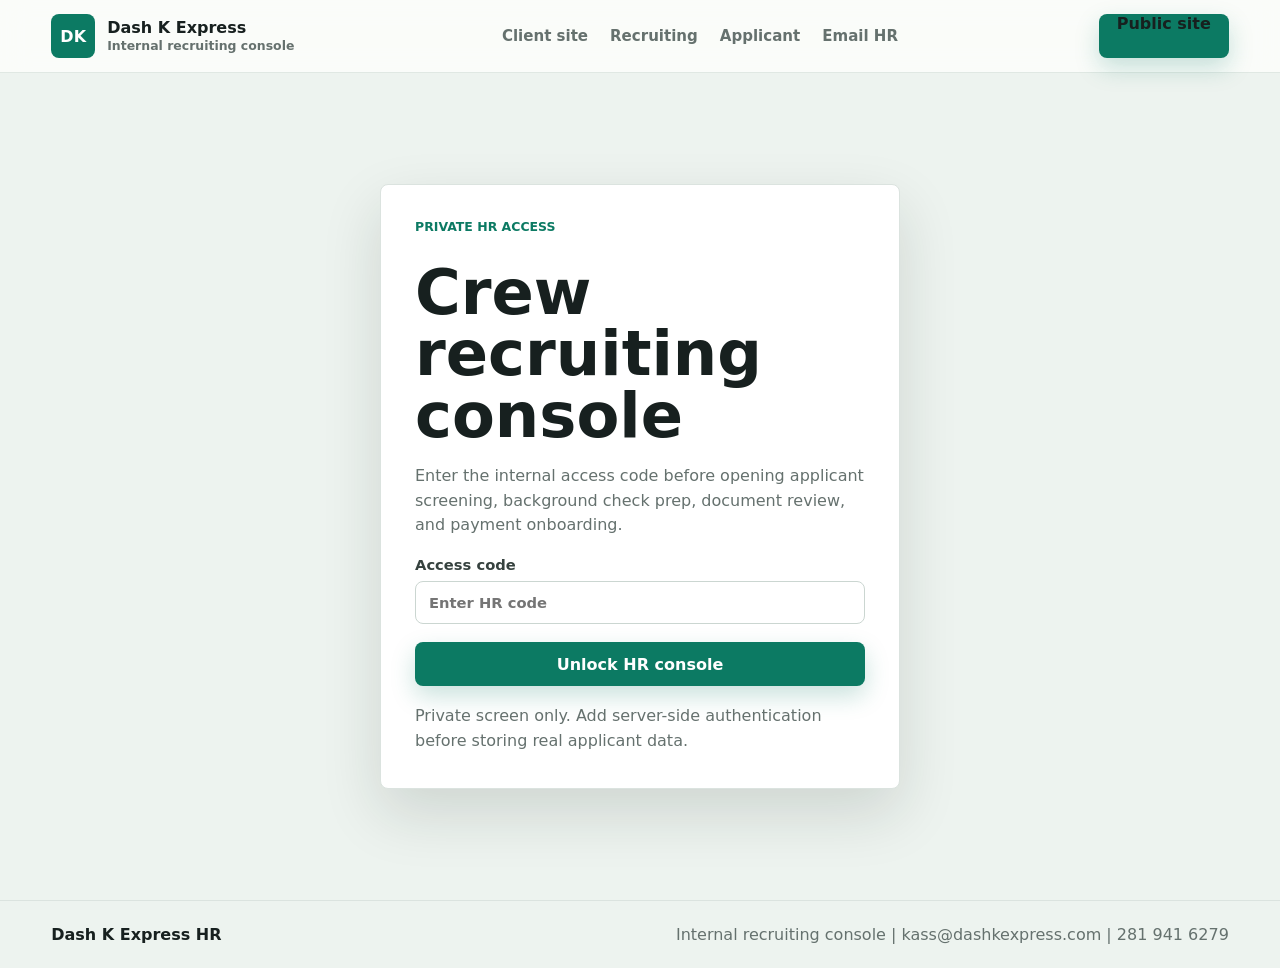
==== hr.html @ bf71422d "Add private HR recruiting console" ====
<!doctype html>
<html lang="en">
  <head>
    <meta charset="utf-8">
    <meta name="viewport" content="width=device-width, initial-scale=1">
    <title>Dash K Express | HR Recruiting</title>
    <meta name="description" content="Dash K Express internal HR recruiting and crew onboarding app.">
    <meta name="robots" content="noindex, nofollow">
    <meta name="theme-color" content="#0c7a63">
    <link rel="manifest" href="manifest.webmanifest">
    <link rel="icon" href="icons/icon.svg" type="image/svg+xml">
    <link rel="stylesheet" href="styles.css">
  </head>
  <body class="internal-page">
    <header class="topbar">
      <a class="brand" href="index.html#booking" aria-label="Dash K Express home">
        <span class="brand-mark">DK</span>
        <span>
          <strong>Dash K Express</strong>
          <small>Internal recruiting console</small>
        </span>
      </a>
      <nav aria-label="Internal">
        <a href="index.html#booking">Client site</a>
        <a href="#recruiting">Recruiting</a>
        <a href="#crew-application-form">Applicant</a>
        <a href="mailto:kass@dashkexpress.com">Email HR</a>
      </nav>
      <a class="call-button" href="https://www.dashkexpress.com/">Public site</a>
    </header>

    <main>
      <section class="hr-login" id="hr-login" aria-labelledby="hr-login-title">
        <form class="hr-login-card" id="hr-login-form">
          <p class="eyebrow">Private HR access</p>
          <h1 id="hr-login-title">Crew recruiting console</h1>
          <p>Enter the internal access code before opening applicant screening, background check prep, document review, and payment onboarding.</p>
          <label>
            Access code
            <input name="accessCode" type="password" inputmode="text" autocomplete="current-password" placeholder="Enter HR code">
          </label>
          <button class="primary-action wide" type="submit">Unlock HR console</button>
          <p class="fine-print" id="hr-login-message" aria-live="polite">Private screen only. Add server-side authentication before storing real applicant data.</p>
        </form>
      </section>

      <section class="recruiting standalone is-locked" id="recruiting" hidden>
        <div class="section-heading">
          <div>
            <p class="eyebrow">HR agent</p>
            <h1>Recruit drivers and moving crews.</h1>
            <p class="hero-text">A private operations workspace for screening applicants, preparing background checks, collecting documents, setting up payouts, and activating approved crews for dispatch.</p>
          </div>
          <button class="primary-action compact" type="button" data-hr-run>Run HR agent</button>
        </div>

        <div class="hr-layout">
          <form class="hr-panel" id="crew-application-form">
            <div class="panel-heading">
              <div>
                <p class="eyebrow">Crew application</p>
                <h3>Applicant intake</h3>
              </div>
              <span class="status-pill" id="hr-status">Ready to screen</span>
            </div>

            <div class="field-row">
              <label>
                Full name
                <input name="applicantName" type="text" value="Jordan Hayes" autocomplete="name">
              </label>
              <label>
                Phone
                <input name="applicantPhone" type="tel" value="281 555 0198" autocomplete="tel">
              </label>
            </div>

            <div class="field-row">
              <label>
                Role
                <select name="role">
                  <option>Driver + mover</option>
                  <option>Moving crew</option>
                  <option>Furniture assembly tech</option>
                  <option>Removal specialist</option>
                </select>
              </label>
              <label>
                Market
                <select name="market">
                  <option>Texas</option>
                  <option>New York</option>
                  <option>Texas and New York</option>
                </select>
              </label>
            </div>

            <div class="option-grid">
              <label><input name="license" type="checkbox" checked>Valid driver license</label>
              <label><input name="vehicleAccess" type="checkbox" checked>Truck or van access</label>
              <label><input name="lifting" type="checkbox" checked>Heavy-lift capable</label>
              <label><input name="assemblySkills" type="checkbox">Assembly experience</label>
              <label><input name="insurance" type="checkbox">Commercial insurance</label>
              <label><input name="weekends" type="checkbox" checked>Weekend availability</label>
            </div>

            <label>
              Screening notes
              <textarea name="screeningNotes" rows="3">Two years moving experience, clean customer service record, available same-day dispatch.</textarea>
            </label>

            <button class="primary-action wide" type="button" data-hr-email>Send application by email</button>
            <p class="fine-print">This opens your email app with the applicant summary. Do not include sensitive documents by email.</p>
          </form>

          <div class="hr-panel">
            <div class="panel-heading">
              <div>
                <p class="eyebrow">Onboarding pipeline</p>
                <h3>Compliance and pay setup</h3>
              </div>
            </div>

            <ol class="hr-steps" id="hr-steps">
              <li data-hr-step="application"><span></span><strong>Application</strong><p>Collect role, location, vehicle, and availability.</p></li>
              <li data-hr-step="screen"><span></span><strong>Screening</strong><p>Review experience, equipment, and service fit.</p></li>
              <li data-hr-step="background"><span></span><strong>Background check</strong><p>Send consent-based check through an approved provider.</p></li>
              <li data-hr-step="documents"><span></span><strong>Documents</strong><p>Collect license, insurance, tax, and work authorization documents.</p></li>
              <li data-hr-step="payment"><span></span><strong>Payment setup</strong><p>Connect bank payout, ACH, or contractor payment profile.</p></li>
              <li data-hr-step="active"><span></span><strong>Ready for dispatch</strong><p>Activate the crew member for job matching.</p></li>
            </ol>

            <div class="hr-actions">
              <button class="ghost-action compact" type="button" data-hr-reset>Reset</button>
              <a class="ghost-action compact" href="mailto:kass@dashkexpress.com?subject=Dash%20K%20Express%20crew%20application">Email HR</a>
            </div>
          </div>

          <aside class="hr-summary" aria-live="polite">
            <p class="eyebrow">Next task</p>
            <strong id="hr-next-task">Review application</strong>
            <p id="hr-detail">The HR agent is ready to qualify a driver or crew applicant.</p>
            <dl class="price-breakdown">
              <div><dt>Applicant</dt><dd id="hr-applicant">Jordan Hayes</dd></div>
              <div><dt>Role</dt><dd id="hr-role">Driver + mover</dd></div>
              <div><dt>Market</dt><dd id="hr-market">Texas</dd></div>
            </dl>
            <p class="fine-print">Background checks, tax forms, and payouts require applicant consent and secure third-party integrations before real use.</p>
          </aside>
        </div>

        <section class="payment-onboarding" id="payment-onboarding">
          <div class="section-heading">
            <div>
              <p class="eyebrow">Payment onboarding</p>
              <h2>Set up driver and crew payouts safely</h2>
            </div>
          </div>
          <div class="service-grid">
            <article>
              <span>1</span>
              <h3>Verify applicant approval</h3>
              <p>Approve the applicant only after screening, consent-based background check, document review, and market readiness are complete.</p>
            </article>
            <article>
              <span>2</span>
              <h3>Collect tax and payout profile</h3>
              <p>Use a secure payout provider for W-9, business name, bank account, debit card, or contractor profile details.</p>
            </article>
            <article>
              <span>3</span>
              <h3>Confirm payment policy</h3>
              <p>Document job pay, tips, adjustments, cancellation fees, damage claims, payout timing, and support contact before activation.</p>
            </article>
          </div>
        </section>
      </section>
    </main>

    <footer>
      <strong>Dash K Express HR</strong>
      <span>Internal recruiting console | kass@dashkexpress.com | 281 941 6279</span>
    </footer>

    <script src="hr.js"></script>
  </body>
</html>
---- styles.css ----
:root {
  color-scheme: light;
  --ink: #17201f;
  --muted: #65716e;
  --line: #dbe3df;
  --paper: #fbfcfa;
  --panel: #ffffff;
  --green: #0c7a63;
  --green-dark: #075846;
  --orange: #f27b35;
  --yellow: #f5c84c;
  --blue: #2d6cdf;
  --shadow: 0 24px 60px rgba(23, 32, 31, 0.14);
  --soft-shadow: 0 12px 34px rgba(23, 32, 31, 0.08);
}

* {
  box-sizing: border-box;
}

html {
  scroll-behavior: smooth;
}

body {
  margin: 0;
  font-family: Inter, ui-sans-serif, system-ui, -apple-system, BlinkMacSystemFont, "Segoe UI", sans-serif;
  background:
    radial-gradient(circle at top left, rgba(12, 122, 99, 0.08), transparent 34rem),
    linear-gradient(180deg, #fbfcfa 0%, #f4f7f4 100%);
  color: var(--ink);
}

button,
input,
select,
textarea {
  font: inherit;
}

button {
  cursor: pointer;
}

.topbar {
  position: sticky;
  top: 0;
  z-index: 20;
  display: flex;
  align-items: center;
  justify-content: space-between;
  gap: 24px;
  padding: 14px clamp(18px, 4vw, 56px);
  background: rgba(251, 252, 250, 0.94);
  border-bottom: 1px solid rgba(219, 227, 223, 0.82);
  backdrop-filter: blur(14px);
}

.mobile-tabbar {
  display: none;
}

.brand,
.topbar nav,
.hero-actions,
.service-strip,
.section-heading,
.crew-card,
footer {
  display: flex;
  align-items: center;
}

.brand {
  gap: 12px;
  color: inherit;
  text-decoration: none;
  min-width: 250px;
}

.brand-mark {
  display: grid;
  place-items: center;
  width: 44px;
  height: 44px;
  border-radius: 8px;
  background: var(--green);
  color: #fff;
  font-weight: 900;
}

.brand strong,
.brand small {
  display: block;
}

.brand small {
  color: var(--muted);
  margin-top: 2px;
  font-size: 0.78rem;
  line-height: 1.2;
}

.topbar nav {
  gap: clamp(10px, 2vw, 22px);
}

.topbar a {
  color: var(--ink);
  font-weight: 700;
  text-decoration: none;
}

.topbar nav a {
  color: var(--muted);
  font-size: 0.94rem;
}

.call-button,
.primary-action,
.ghost-action {
  border: 0;
  border-radius: 8px;
  min-height: 44px;
  padding: 0 18px;
  font-weight: 800;
  text-decoration: none;
  transition: transform 160ms ease, box-shadow 160ms ease, background 160ms ease;
}

.call-button,
.primary-action {
  color: #fff;
  background: var(--green);
  box-shadow: 0 10px 24px rgba(12, 122, 99, 0.22);
}

.ghost-action {
  color: var(--ink);
  background: #eef3f0;
}

.call-button:hover,
.primary-action:hover,
.ghost-action:hover {
  transform: translateY(-1px);
}

.compact {
  min-height: 38px;
}

.wide {
  width: 100%;
}

.hero {
  min-height: calc(100vh - 73px);
  display: grid;
  grid-template-columns: minmax(0, 0.95fr) minmax(440px, 1.05fr);
  gap: clamp(28px, 5vw, 72px);
  align-items: center;
  padding: clamp(44px, 7vw, 92px) clamp(18px, 4vw, 56px) 42px;
  overflow: hidden;
}

.hero-copy {
  max-width: 660px;
}

.eyebrow {
  margin: 0 0 10px;
  color: var(--green);
  font-size: 0.78rem;
  font-weight: 900;
  letter-spacing: 0;
  text-transform: uppercase;
}

h1,
h2,
h3,
p {
  margin-top: 0;
}

h1 {
  margin-bottom: 18px;
  font-size: clamp(3.2rem, 7vw, 6.6rem);
  line-height: 0.92;
  letter-spacing: 0;
  max-width: 760px;
}

h2 {
  margin-bottom: 0;
  font-size: clamp(1.8rem, 3.5vw, 3.1rem);
  line-height: 1.02;
  letter-spacing: 0;
}

h3 {
  margin-bottom: 6px;
  font-size: 1.02rem;
}

.hero-text {
  max-width: 560px;
  color: var(--muted);
  font-size: 1.16rem;
  line-height: 1.65;
}

.hero-actions {
  flex-wrap: wrap;
  gap: 12px;
  margin: 28px 0;
}

.hero-metrics {
  display: grid;
  grid-template-columns: repeat(3, minmax(0, 1fr));
  gap: 10px;
  max-width: 560px;
  margin: 0 0 22px;
}

.app-install-card {
  display: grid;
  gap: 8px;
  max-width: 560px;
  margin: -8px 0 22px;
  border: 1px solid rgba(12, 122, 99, 0.2);
  border-radius: 8px;
  background: rgba(255, 255, 255, 0.82);
  padding: 14px;
  box-shadow: var(--soft-shadow);
}

.app-install-card span {
  color: var(--green-dark);
  font-weight: 900;
}

.app-install-card p {
  margin: 0;
  color: var(--muted);
  line-height: 1.45;
}

.app-install-card .ghost-action {
  justify-self: start;
}

.hero-metrics div {
  border: 1px solid rgba(219, 227, 223, 0.9);
  border-radius: 8px;
  background: rgba(255, 255, 255, 0.74);
  padding: 14px;
  box-shadow: var(--soft-shadow);
}

.hero-metrics strong,
.hero-metrics span {
  display: block;
}

.hero-metrics strong {
  font-size: 1rem;
}

.hero-metrics span {
  margin-top: 3px;
  color: var(--muted);
  font-size: 0.82rem;
  font-weight: 800;
}

.service-strip {
  flex-wrap: wrap;
  gap: 10px;
}

.service-strip span,
.status-pill {
  border: 1px solid var(--line);
  border-radius: 999px;
  background: rgba(255, 255, 255, 0.88);
  color: var(--muted);
  padding: 8px 12px;
  font-size: 0.86rem;
  font-weight: 800;
}

.hero-visual {
  position: relative;
  min-height: 560px;
  border-radius: 8px;
  overflow: hidden;
  background:
    linear-gradient(160deg, rgba(255, 255, 255, 0.18), transparent 38%),
    linear-gradient(#cfe5f7 0 48%, #e8eee9 48% 100%);
  box-shadow: var(--shadow);
}

.city-skyline {
  position: absolute;
  inset: auto 0 250px 0;
  height: 180px;
  background:
    linear-gradient(90deg, transparent 0 5%, #8fa9b8 5% 13%, transparent 13% 18%, #678492 18% 28%, transparent 28% 32%, #7695a5 32% 42%, transparent 42% 48%, #89a3b0 48% 60%, transparent 60% 68%, #6f8997 68% 80%, transparent 80% 100%);
  opacity: 0.72;
}

.street {
  position: absolute;
  inset: auto 0 0 0;
  height: 235px;
  background: #6a706f;
}

.street::after {
  content: "";
  position: absolute;
  left: 0;
  right: 0;
  top: 34px;
  height: 8px;
  background: repeating-linear-gradient(90deg, #f1f4ef 0 68px, transparent 68px 120px);
}

.truck {
  position: absolute;
  right: 7%;
  bottom: 92px;
  width: min(78%, 620px);
  height: 230px;
}

.truck-box {
  position: absolute;
  left: 0;
  bottom: 42px;
  width: 68%;
  height: 168px;
  border-radius: 8px 8px 4px 4px;
  background: #f7faf7;
  border: 6px solid #263331;
}

.truck-box span {
  position: absolute;
  top: 36px;
  left: 34px;
  color: var(--green);
  font-size: clamp(1.2rem, 3vw, 2.1rem);
  font-weight: 1000;
}

.truck-cab {
  position: absolute;
  right: 0;
  bottom: 42px;
  width: 35%;
  height: 128px;
  border-radius: 8px 18px 6px 4px;
  background: var(--orange);
  border: 6px solid #263331;
}

.truck-cab::before {
  content: "";
  position: absolute;
  top: 18px;
  right: 24px;
  width: 72px;
  height: 46px;
  border-radius: 4px;
  background: #b9def3;
  border: 5px solid #263331;
}

.wheel {
  position: absolute;
  bottom: 0;
  width: 78px;
  height: 78px;
  border-radius: 50%;
  background: #1d2524;
  border: 12px solid #3a4644;
}

.wheel::after {
  content: "";
  position: absolute;
  inset: 18px;
  border-radius: 50%;
  background: #cdd7d2;
}

.wheel-one {
  left: 14%;
}

.wheel-two {
  right: 13%;
}

.box-stack {
  position: absolute;
  left: 9%;
  bottom: 72px;
  width: 180px;
  height: 170px;
}

.box-stack span {
  position: absolute;
  display: block;
  border-radius: 7px;
  background: var(--yellow);
  border: 5px solid #263331;
}

.box-stack span:nth-child(1) {
  width: 94px;
  height: 78px;
  left: 0;
  bottom: 0;
}

.box-stack span:nth-child(2) {
  width: 88px;
  height: 94px;
  left: 72px;
  bottom: 0;
  background: #dca35e;
}

.box-stack span:nth-child(3) {
  width: 104px;
  height: 74px;
  left: 34px;
  bottom: 82px;
  background: #f5c84c;
}

.sofa {
  position: absolute;
  left: 16%;
  bottom: 218px;
  width: 210px;
  height: 76px;
  border-radius: 18px 18px 8px 8px;
  background: #2d6cdf;
  border: 5px solid #263331;
  transform: rotate(-5deg);
}

.sofa::before,
.sofa::after {
  content: "";
  position: absolute;
  bottom: -22px;
  width: 44px;
  height: 52px;
  border-radius: 8px;
  background: #2d6cdf;
  border: 5px solid #263331;
}

.sofa::before {
  left: 14px;
}

.sofa::after {
  right: 14px;
}

.mover {
  position: absolute;
  width: 34px;
  height: 92px;
  border-radius: 16px 16px 7px 7px;
  background: #263331;
}

.mover::before {
  content: "";
  position: absolute;
  top: -32px;
  left: 4px;
  width: 26px;
  height: 26px;
  border-radius: 50%;
  background: #9c6a42;
}

.mover::after {
  content: "";
  position: absolute;
  left: -10px;
  top: 18px;
  width: 54px;
  height: 24px;
  border-radius: 999px;
  background: var(--orange);
}

.mover-one {
  left: 31%;
  bottom: 80px;
}

.mover-two {
  left: 45%;
  bottom: 78px;
  transform: scaleX(-1);
}

.booking-grid,
.agent-console,
.dashboard,
.crews,
.services,
.service-areas,
.recruiting,
.ops-board {
  padding: clamp(36px, 6vw, 72px) clamp(18px, 4vw, 56px);
}

.booking-grid {
  display: grid;
  grid-template-columns: minmax(0, 1fr) minmax(300px, 380px);
  gap: 22px;
  background:
    linear-gradient(180deg, #edf3ef 0%, #f7faf7 100%);
}

.booking-panel,
.estimate-panel,
.agent-panel,
.hr-panel,
.hr-summary,
.agent-status-card,
.phone-shell,
.timeline,
.crew-card,
.service-grid article,
.area-grid article,
.ops-columns article {
  border: 1px solid var(--line);
  border-radius: 8px;
  background: var(--panel);
  box-shadow: var(--soft-shadow);
}

.booking-panel,
.estimate-panel,
.agent-panel,
.hr-panel,
.hr-summary,
.service-grid article,
.area-grid article,
.ops-columns article {
  position: relative;
  border-color: rgba(219, 227, 223, 0.92);
}

.booking-panel::before,
.agent-panel::before,
.hr-panel::before,
.hr-summary::before {
  content: "";
  position: absolute;
  inset: 0 0 auto 0;
  height: 4px;
  border-radius: 8px 8px 0 0;
  background: linear-gradient(90deg, var(--green), var(--orange));
}

.services {
  background: #fff;
}

.service-grid,
.area-grid {
  display: grid;
  grid-template-columns: repeat(3, minmax(0, 1fr));
  gap: 16px;
}

.service-grid article,
.area-grid article {
  padding: 20px;
  transition: transform 160ms ease, box-shadow 160ms ease, border-color 160ms ease;
}

.service-grid article:hover,
.area-grid article:hover {
  transform: translateY(-3px);
  border-color: rgba(12, 122, 99, 0.38);
  box-shadow: 0 18px 42px rgba(23, 32, 31, 0.12);
}

.service-grid span,
.area-grid span {
  display: inline-grid;
  place-items: center;
  width: auto;
  min-width: 52px;
  height: 38px;
  padding: 0 10px;
  margin-bottom: 18px;
  border-radius: 8px;
  background: #dff4ee;
  color: var(--green-dark);
  font-weight: 900;
}

.service-grid p,
.area-grid p {
  margin-bottom: 0;
  color: var(--muted);
  line-height: 1.55;
}

.service-areas {
  background:
    linear-gradient(180deg, #f7faf7 0%, #edf3ef 100%);
}

.area-grid {
  grid-template-columns: repeat(2, minmax(0, 1fr));
}

.agent-console {
  display: grid;
  grid-template-columns: minmax(0, 0.88fr) minmax(340px, 1.12fr);
  gap: 24px;
  align-items: start;
  background:
    linear-gradient(135deg, #17201f 0%, #0f3029 100%);
  color: #fff;
}

.agent-copy {
  max-width: 560px;
}

.agent-copy .eyebrow {
  color: #98ead6;
}

.agent-copy p:not(.eyebrow) {
  color: #c8d5d0;
  line-height: 1.65;
  margin-top: 16px;
  font-size: 1.06rem;
}

.agent-panel {
  display: grid;
  gap: 16px;
  padding: clamp(18px, 3vw, 28px);
  color: var(--ink);
}

.agent-toolbar {
  display: flex;
  flex-wrap: wrap;
  gap: 10px;
}

.agent-status-card {
  display: flex;
  gap: 14px;
  align-items: center;
  padding: 16px;
  box-shadow: none;
}

.agent-status-card p {
  margin: 4px 0 0;
  color: var(--muted);
}

.pulse-dot {
  position: relative;
  width: 16px;
  height: 16px;
  flex: 0 0 16px;
  border-radius: 50%;
  background: var(--orange);
}

.pulse-dot::after {
  content: "";
  position: absolute;
  inset: -8px;
  border-radius: 50%;
  border: 2px solid rgba(242, 123, 53, 0.28);
}

.agent-panel.running .pulse-dot {
  background: var(--green);
}

.agent-panel.running .pulse-dot::after {
  animation: pulse-ring 1.1s ease-out infinite;
  border-color: rgba(12, 122, 99, 0.35);
}

.agent-steps {
  display: grid;
  gap: 8px;
  list-style: none;
  margin: 0;
  padding: 0;
}

.agent-steps li {
  display: flex;
  align-items: center;
  gap: 10px;
  min-height: 44px;
  border: 1px solid var(--line);
  border-radius: 8px;
  padding: 10px 12px;
  background: #fff;
  color: var(--muted);
  font-weight: 800;
}

.agent-steps span {
  width: 18px;
  height: 18px;
  flex: 0 0 18px;
  border-radius: 50%;
  border: 2px solid #b9c8c2;
  background: #fff;
}

.agent-steps .active {
  color: var(--ink);
  border-color: rgba(12, 122, 99, 0.42);
  background: #f3fbf8;
}

.agent-steps .active span {
  border-color: var(--green);
}

.agent-steps .done {
  color: var(--green-dark);
}

.agent-steps .done span {
  border-color: var(--green);
  background: var(--green);
  box-shadow: inset 0 0 0 4px #fff;
}

.agent-log {
  min-height: 132px;
  max-height: 220px;
  overflow: auto;
  border-radius: 8px;
  background: #101817;
  color: #d7e5e0;
  padding: 14px;
  font-family: "Cascadia Code", Consolas, monospace;
  font-size: 0.84rem;
  line-height: 1.55;
}

.agent-log p {
  margin: 0 0 8px;
}

.agent-log p:last-child {
  margin-bottom: 0;
}

.ops-columns article.agent-updated {
  border-color: var(--green);
  box-shadow: 0 14px 30px rgba(12, 122, 99, 0.16);
}

@keyframes pulse-ring {
  from {
    transform: scale(0.72);
    opacity: 1;
  }

  to {
    transform: scale(1.45);
    opacity: 0;
  }
}

.booking-panel,
.estimate-panel {
  padding: clamp(18px, 3vw, 30px);
}

.panel-heading,
.field-row,
.price-breakdown div {
  display: flex;
  gap: 18px;
}

.panel-heading {
  align-items: flex-start;
  justify-content: space-between;
  margin-bottom: 22px;
}

.field-row > label {
  flex: 1 1 220px;
}

label,
.range-label,
.segmented-control legend {
  display: grid;
  gap: 8px;
  color: #36423f;
  font-size: 0.92rem;
  font-weight: 800;
}

input,
select,
textarea {
  width: 100%;
  border: 1px solid #cbd6d1;
  border-radius: 8px;
  background: #fff;
  color: var(--ink);
  padding: 12px 13px;
  outline: none;
}

input:focus,
select:focus,
textarea:focus {
  border-color: var(--green);
  box-shadow: 0 0 0 4px rgba(12, 122, 99, 0.12);
}

.booking-panel {
  display: grid;
  gap: 18px;
}

.segmented-control {
  display: grid;
  grid-template-columns: repeat(3, 1fr);
  gap: 8px;
  border: 0;
  margin: 0;
  padding: 0;
}

.segmented-control legend {
  grid-column: 1 / -1;
  margin-bottom: 2px;
}

.segmented-control label {
  display: block;
}

.segmented-control input {
  position: absolute;
  width: 1px;
  height: 1px;
  opacity: 0;
  pointer-events: none;
}

.segmented-control span {
  display: grid;
  place-items: center;
  min-height: 46px;
  border: 1px solid #cbd6d1;
  border-radius: 8px;
  color: var(--muted);
  background: #fff;
}

.segmented-control input:checked + span {
  border-color: var(--green);
  color: #fff;
  background: var(--green);
}

.range-label {
  grid-template-columns: 1fr auto;
}

.range-label input {
  grid-column: 1 / -1;
  padding: 0;
  accent-color: var(--green);
}

.option-grid {
  display: grid;
  grid-template-columns: repeat(2, minmax(0, 1fr));
  gap: 10px;
}

.option-grid label {
  display: flex;
  align-items: center;
  gap: 10px;
  min-height: 44px;
  border: 1px solid var(--line);
  border-radius: 8px;
  padding: 10px 12px;
  background: #fff;
}

.option-grid input {
  width: 18px;
  height: 18px;
  accent-color: var(--green);
}

.estimate-panel {
  align-self: start;
  position: sticky;
  top: 96px;
  display: grid;
  gap: 18px;
}

.estimate-card {
  padding: 22px;
  border-radius: 8px;
  color: #fff;
  background:
    linear-gradient(145deg, var(--green-dark), #0a715b);
}

.estimate-card .eyebrow {
  color: #98ead6;
}

.estimate-card strong {
  display: block;
  font-size: 3.1rem;
  line-height: 1;
}

.estimate-card span,
.fine-print,
.ops-columns p,
.crew-card p,
.timeline p,
.job-card p {
  color: var(--muted);
}

.price-breakdown {
  display: grid;
  gap: 10px;
  margin: 0;
}

.price-breakdown div {
  justify-content: space-between;
  border-bottom: 1px solid var(--line);
  padding-bottom: 10px;
}

.price-breakdown dt,
.price-breakdown dd {
  margin: 0;
}

.price-breakdown dd {
  font-weight: 900;
}

.section-heading {
  justify-content: space-between;
  gap: 20px;
  margin-bottom: 26px;
}

.tracking-layout {
  display: grid;
  grid-template-columns: minmax(280px, 420px) minmax(0, 1fr);
  gap: 24px;
  align-items: stretch;
}

.phone-shell {
  padding: 14px;
  background: #202928;
}

.phone-screen {
  min-height: 610px;
  overflow: hidden;
  border-radius: 8px;
  background: #f8faf8;
}

.map-panel {
  position: relative;
  min-height: 360px;
  background:
    linear-gradient(90deg, transparent 48%, #cfd9d5 48% 52%, transparent 52%),
    linear-gradient(0deg, transparent 42%, #cfd9d5 42% 46%, transparent 46%),
    #e9f0ec;
}

.route-dot,
.van-marker,
.route-line {
  position: absolute;
}

.route-dot {
  width: 24px;
  height: 24px;
  border-radius: 50%;
  border: 5px solid #fff;
  box-shadow: 0 8px 22px rgba(23, 32, 31, 0.22);
}

.pickup-dot {
  left: 26%;
  top: 25%;
  background: var(--green);
}

.dropoff-dot {
  right: 25%;
  bottom: 22%;
  background: var(--orange);
}

.route-line {
  left: 31%;
  right: 30%;
  top: 34%;
  height: 44%;
  border-right: 5px dashed var(--green);
  border-bottom: 5px dashed var(--green);
  border-radius: 0 0 28px 0;
}

.van-marker {
  right: 34%;
  top: 48%;
  width: 54px;
  height: 36px;
  border-radius: 8px 12px 8px 8px;
  background: var(--orange);
  border: 4px solid #263331;
}

.job-card {
  margin: 18px;
  padding: 20px;
  border-radius: 8px;
  background: #fff;
  box-shadow: 0 12px 24px rgba(23, 32, 31, 0.12);
}

.crew-mini {
  display: flex;
  align-items: center;
  gap: 8px;
  margin-top: 16px;
}

.crew-mini span,
.avatar {
  display: grid;
  place-items: center;
  width: 40px;
  height: 40px;
  border-radius: 50%;
  background: #dff4ee;
  color: var(--green-dark);
  font-weight: 900;
}

.crew-mini small {
  color: var(--muted);
  font-weight: 800;
}

.timeline {
  counter-reset: steps;
  list-style: none;
  margin: 0;
  padding: 18px 24px;
}

.timeline li {
  position: relative;
  min-height: 96px;
  padding-left: 52px;
}

.timeline li::before {
  content: "";
  position: absolute;
  left: 15px;
  top: 34px;
  bottom: 0;
  width: 2px;
  background: var(--line);
}

.timeline li:last-child::before {
  display: none;
}

.timeline span {
  position: absolute;
  left: 0;
  top: 0;
  display: grid;
  place-items: center;
  width: 32px;
  height: 32px;
  border-radius: 50%;
  background: #edf3ef;
  border: 1px solid var(--line);
}

.timeline span::after {
  content: "";
  width: 10px;
  height: 10px;
  border-radius: 50%;
  background: #9caaa5;
}

.timeline .done span {
  background: var(--green);
}

.timeline .done span::after {
  background: #fff;
}

.crews {
  background: #fff;
}

.recruiting {
  background:
    linear-gradient(180deg, #f7faf7 0%, #edf3ef 100%);
}

.internal-page {
  background: #edf3ef;
}

.recruiting.standalone {
  min-height: calc(100vh - 73px);
}

.recruiting.standalone .section-heading {
  align-items: flex-end;
}

.recruiting.standalone h1 {
  margin-bottom: 14px;
  font-size: clamp(2.7rem, 6vw, 5.4rem);
  max-width: 840px;
}

.hr-login {
  min-height: calc(100vh - 73px);
  display: grid;
  place-items: center;
  padding: clamp(36px, 6vw, 72px) clamp(18px, 4vw, 56px);
}

.hr-login-card {
  width: min(100%, 520px);
  display: grid;
  gap: 18px;
  border: 1px solid var(--line);
  border-radius: 8px;
  background: var(--panel);
  padding: clamp(22px, 4vw, 34px);
  box-shadow: var(--shadow);
}

.hr-login-card h1 {
  margin-bottom: 0;
  font-size: clamp(2.25rem, 5vw, 3.9rem);
  line-height: 0.98;
}

.hr-login-card p:not(.eyebrow) {
  margin: 0;
  color: var(--muted);
  line-height: 1.55;
}

.hr-login-card.denied {
  border-color: rgba(242, 123, 53, 0.45);
}

.payment-onboarding {
  margin-top: clamp(28px, 5vw, 52px);
}

.hr-layout {
  display: grid;
  grid-template-columns: minmax(0, 1.05fr) minmax(360px, 0.95fr) minmax(280px, 360px);
  gap: 18px;
  align-items: start;
}

.hr-panel,
.hr-summary {
  position: relative;
  display: grid;
  gap: 18px;
  padding: clamp(18px, 3vw, 26px);
}

.hr-summary {
  position: sticky;
  top: 96px;
}

.hr-summary strong {
  display: block;
  font-size: 1.45rem;
  line-height: 1.15;
}

.hr-summary > p:not(.eyebrow),
.hr-steps p {
  color: var(--muted);
  line-height: 1.55;
}

.hr-steps {
  display: grid;
  gap: 10px;
  list-style: none;
  margin: 0;
  padding: 0;
}

.hr-steps li {
  position: relative;
  display: grid;
  grid-template-columns: 28px minmax(0, 1fr);
  column-gap: 10px;
  border: 1px solid var(--line);
  border-radius: 8px;
  background: #fff;
  padding: 12px;
}

.hr-steps li span {
  grid-row: 1 / span 2;
  display: grid;
  place-items: center;
  width: 24px;
  height: 24px;
  border: 2px solid #b9c8c2;
  border-radius: 50%;
}

.hr-steps li span::after {
  content: "";
  width: 8px;
  height: 8px;
  border-radius: 50%;
  background: #b9c8c2;
}

.hr-steps strong {
  color: var(--ink);
}

.hr-steps p {
  grid-column: 2;
  margin: 3px 0 0;
  font-size: 0.88rem;
}

.hr-steps .active {
  border-color: rgba(12, 122, 99, 0.42);
  background: #f3fbf8;
}

.hr-steps .active span {
  border-color: var(--green);
}

.hr-steps .active span::after {
  background: var(--green);
}

.hr-steps .done strong {
  color: var(--green-dark);
}

.hr-steps .done span {
  border-color: var(--green);
  background: var(--green);
}

.hr-steps .done span::after {
  background: #fff;
}

.hr-actions {
  display: flex;
  flex-wrap: wrap;
  gap: 10px;
}

.crew-grid {
  display: grid;
  grid-template-columns: repeat(3, minmax(0, 1fr));
  gap: 16px;
}

.crew-card {
  justify-content: space-between;
  gap: 14px;
  padding: 18px;
}

.crew-card.active {
  border-color: var(--green);
  box-shadow: 0 12px 26px rgba(12, 122, 99, 0.14);
}

.crew-card div {
  flex: 1;
}

.crew-card strong {
  color: var(--green);
}

.ops-tabs {
  display: flex;
  gap: 6px;
  padding: 5px;
  border: 1px solid var(--line);
  border-radius: 8px;
  background: #fff;
}

.ops-tabs button {
  border: 0;
  border-radius: 6px;
  padding: 9px 13px;
  background: transparent;
  color: var(--muted);
  font-weight: 900;
}

.ops-tabs .active {
  background: var(--green);
  color: #fff;
}

.ops-columns {
  display: grid;
  grid-template-columns: repeat(3, minmax(0, 1fr));
  gap: 16px;
}

.ops-columns article {
  padding: 20px;
}

.ops-columns span {
  color: var(--orange);
  font-weight: 900;
}

meter {
  width: 100%;
  height: 12px;
}

footer {
  justify-content: space-between;
  gap: 16px;
  padding: 24px clamp(18px, 4vw, 56px);
  border-top: 1px solid var(--line);
  color: var(--muted);
}

footer strong {
  color: var(--ink);
}

footer a {
  color: var(--green);
  font-weight: 900;
  text-decoration: none;
}

.legal-page {
  max-width: 900px;
  margin: 0 auto;
  padding: clamp(32px, 6vw, 72px) clamp(18px, 4vw, 40px);
}

.legal-page h1 {
  font-size: clamp(2.4rem, 6vw, 4.6rem);
}

.legal-page section {
  margin-top: 28px;
}

.legal-page p,
.legal-page li {
  color: var(--muted);
  line-height: 1.7;
}

.legal-page ul {
  padding-left: 22px;
}

@media (max-width: 980px) {
  .hero,
  .agent-console,
  .booking-grid,
  .tracking-layout {
    grid-template-columns: 1fr;
  }

  .hero {
    min-height: auto;
  }

  .hero-visual {
    min-height: 460px;
  }

  .estimate-panel {
    position: static;
  }

  .crew-grid,
  .service-grid,
  .area-grid,
  .hr-layout,
  .ops-columns {
    grid-template-columns: 1fr;
  }

  .hr-summary {
    position: static;
  }
}

@media (max-width: 720px) {
  .topbar {
    align-items: flex-start;
    flex-wrap: wrap;
  }

  .brand {
    min-width: 0;
  }

  .topbar nav {
    order: 3;
    width: 100%;
    overflow-x: auto;
    padding-bottom: 4px;
  }

  .call-button {
    min-height: 40px;
    padding: 0 12px;
  }

  h1 {
    font-size: 3.2rem;
  }

  .hero-metrics {
    grid-template-columns: 1fr;
  }

  .field-row,
  .panel-heading,
  .section-heading,
  .agent-toolbar,
  footer {
    flex-direction: column;
    align-items: stretch;
  }

  body {
    padding-bottom: 78px;
  }

  .mobile-tabbar {
    position: fixed;
    left: 12px;
    right: 12px;
    bottom: 12px;
    z-index: 30;
    display: grid;
    grid-template-columns: repeat(4, 1fr);
    gap: 4px;
    border: 1px solid rgba(219, 227, 223, 0.94);
    border-radius: 8px;
    background: rgba(255, 255, 255, 0.94);
    padding: 6px;
    box-shadow: 0 16px 42px rgba(23, 32, 31, 0.2);
    backdrop-filter: blur(16px);
  }

  .mobile-tabbar a {
    display: grid;
    place-items: center;
    min-height: 42px;
    border-radius: 6px;
    color: var(--muted);
    font-size: 0.78rem;
    font-weight: 900;
    text-decoration: none;
  }

  .mobile-tabbar a:focus,
  .mobile-tabbar a:hover {
    color: #fff;
    background: var(--green);
  }

  .segmented-control,
  .option-grid {
    grid-template-columns: 1fr;
  }

  .hero-visual {
    min-height: 390px;
  }

  .truck {
    right: 4%;
    width: 84%;
    transform: scale(0.82);
    transform-origin: right bottom;
  }

  .box-stack {
    transform: scale(0.78);
    transform-origin: left bottom;
  }

  .sofa {
    transform: rotate(-5deg) scale(0.78);
    transform-origin: left bottom;
  }

  .mover-one {
    left: 34%;
  }

  .mover-two {
    left: 51%;
  }
}
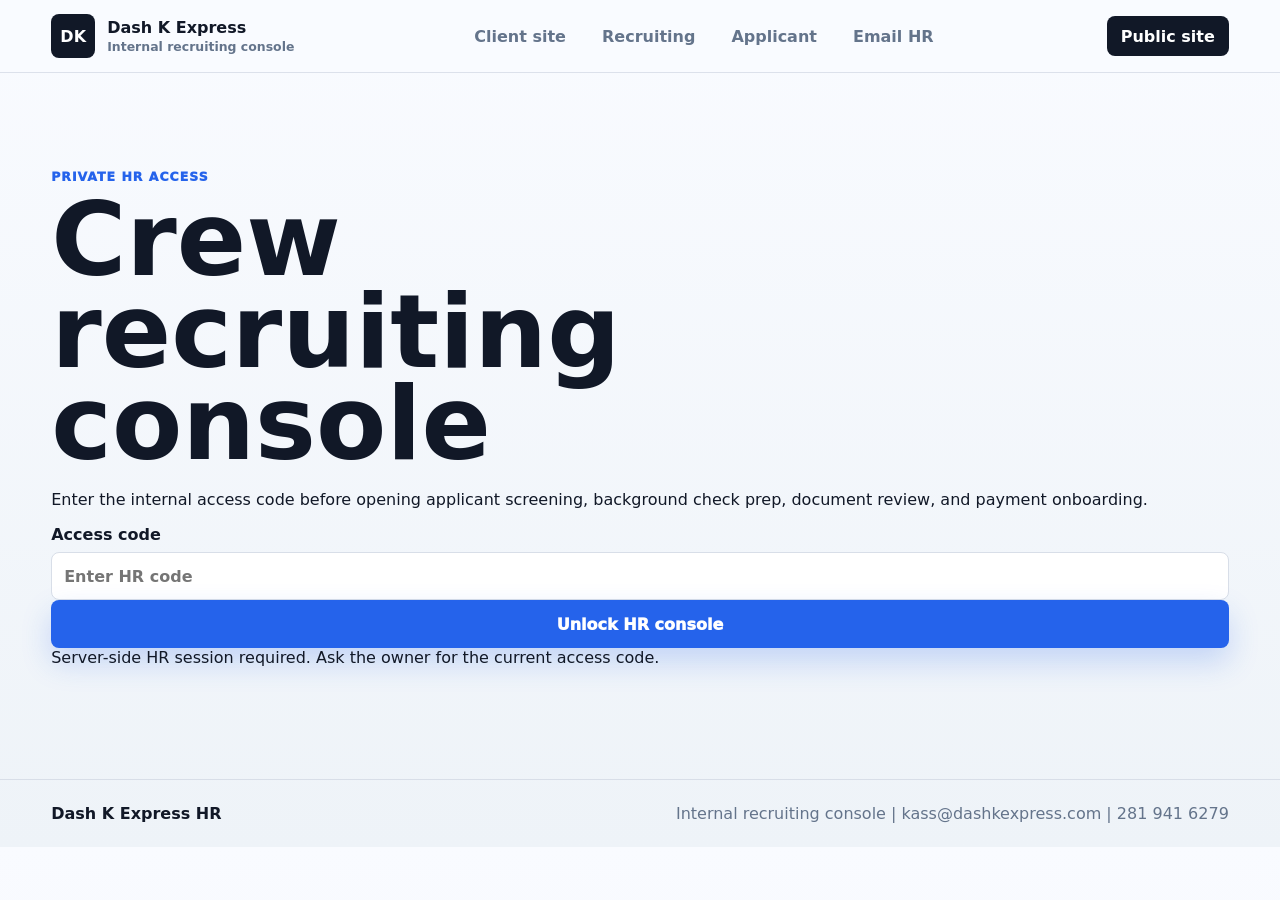
==== commit 67f002be: "Add server-side HR auth functions" ====
--- a/hr.html
+++ b/hr.html
@@ -26,7 +26,10 @@
         <a href="#crew-application-form">Applicant</a>
         <a href="mailto:kass@dashkexpress.com">Email HR</a>
       </nav>
-      <a class="call-button" href="https://www.dashkexpress.com/">Public site</a>
+      <div class="header-actions">
+        <button class="ghost-action compact" type="button" data-hr-logout hidden>Logout</button>
+        <a class="call-button" href="https://www.dashkexpress.com/">Public site</a>
+      </div>
     </header>
 
     <main>
@@ -40,7 +43,7 @@
             <input name="accessCode" type="password" inputmode="text" autocomplete="current-password" placeholder="Enter HR code">
           </label>
           <button class="primary-action wide" type="submit">Unlock HR console</button>
-          <p class="fine-print" id="hr-login-message" aria-live="polite">Private screen only. Add server-side authentication before storing real applicant data.</p>
+          <p class="fine-print" id="hr-login-message" aria-live="polite">Server-side HR session required. Ask the owner for the current access code.</p>
         </form>
       </section>
 
@@ -109,8 +112,9 @@
               <textarea name="screeningNotes" rows="3">Two years moving experience, clean customer service record, available same-day dispatch.</textarea>
             </label>
 
-            <button class="primary-action wide" type="button" data-hr-email>Send application by email</button>
-            <p class="fine-print">This opens your email app with the applicant summary. Do not include sensitive documents by email.</p>
+            <button class="primary-action wide" type="button" data-hr-submit>Submit applicant summary</button>
+            <button class="ghost-action wide" type="button" data-hr-email>Open email backup</button>
+            <p class="fine-print" id="hr-submit-message" aria-live="polite">Submissions require an active HR session. Do not include sensitive documents by email.</p>
           </form>
 
           <div class="hr-panel">
--- a/styles.css
+++ b/styles.css
@@ -1,17 +1,17 @@
 :root {
   color-scheme: light;
-  --ink: #17201f;
-  --muted: #65716e;
-  --line: #dbe3df;
-  --paper: #fbfcfa;
+  --ink: #111827;
+  --muted: #64748b;
+  --line: #d8dee8;
+  --paper: #f7f9fc;
   --panel: #ffffff;
-  --green: #0c7a63;
-  --green-dark: #075846;
-  --orange: #f27b35;
-  --yellow: #f5c84c;
-  --blue: #2d6cdf;
-  --shadow: 0 24px 60px rgba(23, 32, 31, 0.14);
-  --soft-shadow: 0 12px 34px rgba(23, 32, 31, 0.08);
+  --navy: #111827;
+  --teal: #0f766e;
+  --blue: #2563eb;
+  --amber: #f59e0b;
+  --rose: #e11d48;
+  --shadow: 0 24px 70px rgba(15, 23, 42, 0.16);
+  --soft-shadow: 0 12px 34px rgba(15, 23, 42, 0.08);
 }
 
 * {
@@ -25,9 +25,7 @@
 body {
   margin: 0;
   font-family: Inter, ui-sans-serif, system-ui, -apple-system, BlinkMacSystemFont, "Segoe UI", sans-serif;
-  background:
-    radial-gradient(circle at top left, rgba(12, 122, 99, 0.08), transparent 34rem),
-    linear-gradient(180deg, #fbfcfa 0%, #f4f7f4 100%);
+  background: linear-gradient(180deg, #f9fbff 0%, #eef3f8 100%);
   color: var(--ink);
 }
 
@@ -42,6 +40,10 @@
   cursor: pointer;
 }
 
+a {
+  color: inherit;
+}
+
 .topbar {
   position: sticky;
   top: 0;
@@ -49,23 +51,18 @@
   display: flex;
   align-items: center;
   justify-content: space-between;
-  gap: 24px;
+  gap: 22px;
   padding: 14px clamp(18px, 4vw, 56px);
-  background: rgba(251, 252, 250, 0.94);
-  border-bottom: 1px solid rgba(219, 227, 223, 0.82);
-  backdrop-filter: blur(14px);
-}
-
-.mobile-tabbar {
-  display: none;
+  background: rgba(249, 251, 255, 0.94);
+  border-bottom: 1px solid rgba(216, 222, 232, 0.86);
+  backdrop-filter: blur(16px);
 }
 
 .brand,
 .topbar nav,
 .hero-actions,
-.service-strip,
+.market-strip,
 .section-heading,
-.crew-card,
 footer {
   display: flex;
   align-items: center;
@@ -73,9 +70,8 @@
 
 .brand {
   gap: 12px;
-  color: inherit;
+  min-width: 250px;
   text-decoration: none;
-  min-width: 250px;
 }
 
 .brand-mark {
@@ -84,7 +80,7 @@
   width: 44px;
   height: 44px;
   border-radius: 8px;
-  background: var(--green);
+  background: var(--navy);
   color: #fff;
   font-weight: 900;
 }
@@ -95,85 +91,67 @@
 }
 
 .brand small {
+  margin-top: 2px;
   color: var(--muted);
-  margin-top: 2px;
   font-size: 0.78rem;
-  line-height: 1.2;
+  font-weight: 800;
 }
 
 .topbar nav {
-  gap: clamp(10px, 2vw, 22px);
-}
-
-.topbar a {
+  justify-content: center;
+  flex: 1;
+  gap: 8px;
+}
+
+.topbar nav a,
+.call-button {
+  min-height: 40px;
+  display: inline-flex;
+  align-items: center;
+  justify-content: center;
+  border-radius: 8px;
+  padding: 0 14px;
+  color: var(--muted);
+  font-weight: 850;
+  text-decoration: none;
+}
+
+.topbar nav a:hover,
+.topbar nav a:focus {
+  background: #e9eef7;
   color: var(--ink);
-  font-weight: 700;
-  text-decoration: none;
-}
-
-.topbar nav a {
-  color: var(--muted);
-  font-size: 0.94rem;
-}
-
-.call-button,
-.primary-action,
-.ghost-action {
-  border: 0;
-  border-radius: 8px;
-  min-height: 44px;
-  padding: 0 18px;
-  font-weight: 800;
-  text-decoration: none;
-  transition: transform 160ms ease, box-shadow 160ms ease, background 160ms ease;
-}
-
-.call-button,
-.primary-action {
+}
+
+.header-actions {
+  display: flex;
+  align-items: center;
+  gap: 10px;
+}
+
+.call-button {
+  background: var(--navy);
   color: #fff;
-  background: var(--green);
-  box-shadow: 0 10px 24px rgba(12, 122, 99, 0.22);
-}
-
-.ghost-action {
-  color: var(--ink);
-  background: #eef3f0;
-}
-
-.call-button:hover,
-.primary-action:hover,
-.ghost-action:hover {
-  transform: translateY(-1px);
-}
-
-.compact {
-  min-height: 38px;
-}
-
-.wide {
-  width: 100%;
+}
+
+main > section {
+  padding: clamp(50px, 8vw, 96px) clamp(18px, 4vw, 56px);
 }
 
 .hero {
   min-height: calc(100vh - 73px);
   display: grid;
-  grid-template-columns: minmax(0, 0.95fr) minmax(440px, 1.05fr);
+  grid-template-columns: minmax(0, 0.9fr) minmax(420px, 1.1fr);
+  align-items: center;
   gap: clamp(28px, 5vw, 72px);
-  align-items: center;
-  padding: clamp(44px, 7vw, 92px) clamp(18px, 4vw, 56px) 42px;
-  overflow: hidden;
-}
-
-.hero-copy {
-  max-width: 660px;
+  padding-top: clamp(34px, 6vw, 72px);
 }
 
 .eyebrow {
   margin: 0 0 10px;
-  color: var(--green);
+  color: var(--blue);
   font-size: 0.78rem;
-  font-weight: 900;
-  letter-spacing: 0;
+  font-weight: 950;
+  letter-spacing: 0.08em;
   text-transform: uppercase;
 }
 
@@ -185,29 +163,29 @@
 }
 
 h1 {
-  margin-bottom: 18px;
-  font-size: clamp(3.2rem, 7vw, 6.6rem);
-  line-height: 0.92;
+  max-width: 790px;
+  margin-bottom: 20px;
+  font-size: clamp(3.2rem, 8vw, 6.8rem);
+  line-height: 0.9;
   letter-spacing: 0;
-  max-width: 760px;
 }
 
 h2 {
   margin-bottom: 0;
-  font-size: clamp(1.8rem, 3.5vw, 3.1rem);
-  line-height: 1.02;
+  font-size: clamp(2.1rem, 5vw, 4rem);
+  line-height: 0.98;
   letter-spacing: 0;
 }
 
 h3 {
-  margin-bottom: 6px;
-  font-size: 1.02rem;
+  margin-bottom: 8px;
+  font-size: 1.08rem;
 }
 
 .hero-text {
-  max-width: 560px;
+  max-width: 700px;
   color: var(--muted);
-  font-size: 1.16rem;
+  font-size: clamp(1.04rem, 2vw, 1.28rem);
   line-height: 1.65;
 }
 
@@ -217,752 +195,745 @@
   margin: 28px 0;
 }
 
+.primary-action,
+.ghost-action {
+  min-height: 48px;
+  border: 0;
+  border-radius: 8px;
+  padding: 0 18px;
+  font-weight: 950;
+}
+
+.primary-action {
+  background: var(--blue);
+  color: #fff;
+  box-shadow: 0 14px 30px rgba(37, 99, 235, 0.22);
+}
+
+.ghost-action {
+  border: 1px solid var(--line);
+  background: #fff;
+  color: var(--ink);
+}
+
+.wide {
+  width: 100%;
+}
+
 .hero-metrics {
   display: grid;
   grid-template-columns: repeat(3, minmax(0, 1fr));
-  gap: 10px;
-  max-width: 560px;
-  margin: 0 0 22px;
-}
-
-.app-install-card {
-  display: grid;
-  gap: 8px;
-  max-width: 560px;
-  margin: -8px 0 22px;
-  border: 1px solid rgba(12, 122, 99, 0.2);
-  border-radius: 8px;
-  background: rgba(255, 255, 255, 0.82);
-  padding: 14px;
+  gap: 12px;
+}
+
+.hero-metrics div,
+.metric-tile,
+.workflow-card,
+.booking-panel,
+.estimate-panel,
+.feature-grid article,
+.growth-grid article,
+.pricing-grid article,
+.timeline li {
+  border: 1px solid var(--line);
+  border-radius: 8px;
+  background: var(--panel);
   box-shadow: var(--soft-shadow);
 }
 
-.app-install-card span {
-  color: var(--green-dark);
-  font-weight: 900;
-}
-
-.app-install-card p {
-  margin: 0;
-  color: var(--muted);
-  line-height: 1.45;
-}
-
-.app-install-card .ghost-action {
-  justify-self: start;
-}
-
 .hero-metrics div {
-  border: 1px solid rgba(219, 227, 223, 0.9);
-  border-radius: 8px;
-  background: rgba(255, 255, 255, 0.74);
-  padding: 14px;
-  box-shadow: var(--soft-shadow);
-}
-
-.hero-metrics strong,
-.hero-metrics span {
+  padding: 16px;
+}
+
+.hero-metrics strong {
   display: block;
-}
-
-.hero-metrics strong {
-  font-size: 1rem;
-}
-
-.hero-metrics span {
-  margin-top: 3px;
+  font-size: 1.55rem;
+}
+
+.hero-metrics span,
+.metric-tile span,
+.pricing-grid span {
   color: var(--muted);
   font-size: 0.82rem;
-  font-weight: 800;
-}
-
-.service-strip {
+  font-weight: 900;
+}
+
+.command-center {
+  overflow: hidden;
+  border: 1px solid rgba(255, 255, 255, 0.14);
+  border-radius: 8px;
+  background: #111827;
+  color: #e5eefb;
+  box-shadow: var(--shadow);
+}
+
+.window-bar {
+  display: flex;
+  align-items: center;
+  gap: 8px;
+  min-height: 48px;
+  padding: 0 16px;
+  border-bottom: 1px solid rgba(255, 255, 255, 0.12);
+  background: #0b1220;
+}
+
+.window-bar span {
+  width: 10px;
+  height: 10px;
+  border-radius: 50%;
+  background: #ef4444;
+}
+
+.window-bar span:nth-child(2) {
+  background: #f59e0b;
+}
+
+.window-bar span:nth-child(3) {
+  background: #22c55e;
+}
+
+.window-bar strong {
+  margin-left: 10px;
+  font-size: 0.9rem;
+}
+
+.dashboard-grid {
+  display: grid;
+  grid-template-columns: repeat(2, minmax(0, 1fr));
+  gap: 14px;
+  padding: 18px;
+}
+
+.metric-tile,
+.workflow-card {
+  border-color: rgba(255, 255, 255, 0.12);
+  background: rgba(255, 255, 255, 0.06);
+  box-shadow: none;
+}
+
+.metric-tile {
+  min-height: 172px;
+  padding: 18px;
+}
+
+.metric-tile strong {
+  display: block;
+  margin: 10px 0;
+  color: #fff;
+  font-size: 2rem;
+}
+
+.metric-tile p,
+.workflow-card p {
+  color: #aab7c8;
+  line-height: 1.5;
+}
+
+.metric-tile.accent {
+  background: #133f70;
+}
+
+.workflow-card {
+  display: flex;
+  gap: 12px;
+  align-items: flex-start;
+  padding: 16px;
+}
+
+.status-dot {
+  flex: 0 0 auto;
+  width: 14px;
+  height: 14px;
+  margin-top: 3px;
+  border-radius: 50%;
+  background: #22c55e;
+  box-shadow: 0 0 0 6px rgba(34, 197, 94, 0.14);
+}
+
+.status-dot.orange {
+  background: var(--amber);
+  box-shadow: 0 0 0 6px rgba(245, 158, 11, 0.16);
+}
+
+.pipeline {
+  display: grid;
+  gap: 10px;
+  padding: 0 18px 22px;
+}
+
+.pipeline span {
+  height: 12px;
+  border-radius: 999px;
+  background: linear-gradient(90deg, #38bdf8, #22c55e);
+}
+
+.market-strip {
   flex-wrap: wrap;
+  justify-content: center;
   gap: 10px;
-}
-
-.service-strip span,
-.status-pill {
+  padding-top: 10px;
+  padding-bottom: 30px;
+}
+
+.market-strip span {
   border: 1px solid var(--line);
+  border-radius: 8px;
+  background: #fff;
+  padding: 10px 14px;
+  color: var(--muted);
+  font-weight: 900;
+}
+
+.master-vision {
+  background: #101827;
+  color: #f8fafc;
+}
+
+.master-vision .eyebrow {
+  color: #93c5fd;
+}
+
+.vision-hero,
+.founder-story,
+.agent-company,
+.end-state {
+  display: grid;
+  grid-template-columns: minmax(280px, 0.7fr) minmax(0, 1fr);
+  gap: 18px;
+  border: 1px solid rgba(255, 255, 255, 0.12);
+  border-radius: 8px;
+  background: rgba(255, 255, 255, 0.06);
+  padding: clamp(18px, 3vw, 28px);
+}
+
+.vision-hero h3,
+.founder-story h3,
+.agent-ceo h3,
+.end-state h3 {
+  margin-bottom: 10px;
+  font-size: clamp(1.7rem, 4vw, 3.1rem);
+  line-height: 1;
+}
+
+.vision-hero p,
+.founder-story p,
+.agent-company p,
+.end-state p {
+  color: #cbd5e1;
+  line-height: 1.62;
+}
+
+.requirement-stack {
+  display: grid;
+  grid-template-columns: repeat(2, minmax(0, 1fr));
+  gap: 10px;
+  align-content: center;
+}
+
+.requirement-stack span,
+.requirement-stack strong {
+  min-height: 76px;
+  display: grid;
+  place-items: center;
+  border: 1px solid rgba(255, 255, 255, 0.12);
+  border-radius: 8px;
+  background: rgba(255, 255, 255, 0.08);
+  color: #dbeafe;
+  font-size: 1.1rem;
+  font-weight: 950;
+}
+
+.requirement-stack strong {
+  background: var(--blue);
+  color: #fff;
+}
+
+.empire-grid {
+  display: grid;
+  grid-template-columns: repeat(3, minmax(0, 1fr));
+  gap: 16px;
+  margin-top: 18px;
+}
+
+.empire-grid article {
+  border: 1px solid rgba(255, 255, 255, 0.12);
+  border-radius: 8px;
+  background: rgba(255, 255, 255, 0.06);
+  padding: 20px;
+}
+
+.empire-grid span {
+  display: inline-flex;
+  align-items: center;
+  min-height: 30px;
+  margin-bottom: 14px;
   border-radius: 999px;
-  background: rgba(255, 255, 255, 0.88);
-  color: var(--muted);
-  padding: 8px 12px;
-  font-size: 0.86rem;
-  font-weight: 800;
-}
-
-.hero-visual {
+  background: rgba(147, 197, 253, 0.14);
+  color: #bfdbfe;
+  padding: 0 10px;
+  font-size: 0.76rem;
+  font-weight: 950;
+}
+
+.empire-grid p {
+  color: #cbd5e1;
+  line-height: 1.58;
+}
+
+.founder-story,
+.agent-company {
+  margin-top: 18px;
+}
+
+.domain-edge,
+.agent-grid {
+  display: grid;
+  gap: 10px;
+}
+
+.domain-edge {
+  grid-template-columns: repeat(2, minmax(0, 1fr));
+  align-content: center;
+}
+
+.domain-edge span {
+  min-height: 44px;
+  display: flex;
+  align-items: center;
+  border: 1px solid rgba(255, 255, 255, 0.12);
+  border-radius: 8px;
+  background: rgba(255, 255, 255, 0.07);
+  padding: 0 12px;
+  color: #dbeafe;
+  font-weight: 900;
+}
+
+.agent-grid {
+  grid-template-columns: repeat(3, minmax(0, 1fr));
+}
+
+.agent-grid article {
+  border: 1px solid rgba(255, 255, 255, 0.12);
+  border-radius: 8px;
+  background: rgba(255, 255, 255, 0.07);
+  padding: 14px;
+}
+
+.agent-grid span {
+  display: block;
+  margin-bottom: 8px;
+  color: #fff;
+  font-weight: 950;
+}
+
+.sbin-section {
+  background: #f7f9fc;
+}
+
+.sbin-flow,
+.sbin-stages,
+.autonomy-flow {
+  display: grid;
+  gap: 12px;
+}
+
+.sbin-flow {
+  grid-template-columns: repeat(7, minmax(0, 1fr));
+  margin-bottom: 18px;
+}
+
+.sbin-flow span {
   position: relative;
-  min-height: 560px;
-  border-radius: 8px;
-  overflow: hidden;
-  background:
-    linear-gradient(160deg, rgba(255, 255, 255, 0.18), transparent 38%),
-    linear-gradient(#cfe5f7 0 48%, #e8eee9 48% 100%);
-  box-shadow: var(--shadow);
-}
-
-.city-skyline {
-  position: absolute;
-  inset: auto 0 250px 0;
-  height: 180px;
-  background:
-    linear-gradient(90deg, transparent 0 5%, #8fa9b8 5% 13%, transparent 13% 18%, #678492 18% 28%, transparent 28% 32%, #7695a5 32% 42%, transparent 42% 48%, #89a3b0 48% 60%, transparent 60% 68%, #6f8997 68% 80%, transparent 80% 100%);
-  opacity: 0.72;
-}
-
-.street {
-  position: absolute;
-  inset: auto 0 0 0;
-  height: 235px;
-  background: #6a706f;
-}
-
-.street::after {
+  min-height: 72px;
+  display: grid;
+  place-items: center;
+  border: 1px solid var(--line);
+  border-radius: 8px;
+  background: #fff;
+  color: var(--ink);
+  padding: 10px;
+  text-align: center;
+  font-weight: 950;
+  box-shadow: var(--soft-shadow);
+}
+
+.sbin-flow span:not(:last-child)::after {
   content: "";
   position: absolute;
-  left: 0;
-  right: 0;
-  top: 34px;
-  height: 8px;
-  background: repeating-linear-gradient(90deg, #f1f4ef 0 68px, transparent 68px 120px);
-}
-
-.truck {
-  position: absolute;
-  right: 7%;
-  bottom: 92px;
-  width: min(78%, 620px);
-  height: 230px;
-}
-
-.truck-box {
-  position: absolute;
-  left: 0;
-  bottom: 42px;
-  width: 68%;
-  height: 168px;
-  border-radius: 8px 8px 4px 4px;
-  background: #f7faf7;
-  border: 6px solid #263331;
-}
-
-.truck-box span {
-  position: absolute;
-  top: 36px;
-  left: 34px;
-  color: var(--green);
-  font-size: clamp(1.2rem, 3vw, 2.1rem);
-  font-weight: 1000;
-}
-
-.truck-cab {
-  position: absolute;
-  right: 0;
-  bottom: 42px;
-  width: 35%;
-  height: 128px;
-  border-radius: 8px 18px 6px 4px;
-  background: var(--orange);
-  border: 6px solid #263331;
-}
-
-.truck-cab::before {
-  content: "";
-  position: absolute;
-  top: 18px;
-  right: 24px;
-  width: 72px;
-  height: 46px;
-  border-radius: 4px;
-  background: #b9def3;
-  border: 5px solid #263331;
-}
-
-.wheel {
-  position: absolute;
-  bottom: 0;
-  width: 78px;
-  height: 78px;
-  border-radius: 50%;
-  background: #1d2524;
-  border: 12px solid #3a4644;
-}
-
-.wheel::after {
-  content: "";
-  position: absolute;
-  inset: 18px;
-  border-radius: 50%;
-  background: #cdd7d2;
-}
-
-.wheel-one {
-  left: 14%;
-}
-
-.wheel-two {
-  right: 13%;
-}
-
-.box-stack {
-  position: absolute;
-  left: 9%;
-  bottom: 72px;
-  width: 180px;
-  height: 170px;
-}
-
-.box-stack span {
-  position: absolute;
+  right: -12px;
+  top: 50%;
+  width: 12px;
+  height: 2px;
+  background: var(--blue);
+}
+
+.sbin-stages {
+  grid-template-columns: repeat(5, minmax(0, 1fr));
+}
+
+.sbin-stages article {
+  border: 1px solid var(--line);
+  border-radius: 8px;
+  background: #fff;
+  padding: 18px;
+  box-shadow: var(--soft-shadow);
+}
+
+.sbin-stages article span {
+  display: inline-flex;
+  align-items: center;
+  min-height: 30px;
+  margin-bottom: 14px;
+  border-radius: 999px;
+  background: #eef2ff;
+  color: var(--blue);
+  padding: 0 10px;
+  font-size: 0.76rem;
+  font-weight: 950;
+}
+
+.sbin-stages h3 {
+  font-size: 1.06rem;
+}
+
+.sbin-stages p,
+.autonomy-stack p {
+  color: var(--muted);
+  line-height: 1.56;
+}
+
+.autonomy-stack {
+  display: grid;
+  grid-template-columns: minmax(280px, 0.55fr) minmax(0, 1fr);
+  gap: 18px;
+  margin-top: 18px;
+  border: 1px solid rgba(17, 24, 39, 0.12);
+  border-radius: 8px;
+  background: var(--navy);
+  color: #f8fafc;
+  padding: clamp(18px, 3vw, 28px);
+  box-shadow: var(--shadow);
+}
+
+.autonomy-stack .eyebrow {
+  color: #93c5fd;
+}
+
+.autonomy-stack h3 {
+  margin-bottom: 8px;
+  font-size: clamp(1.6rem, 3.6vw, 2.8rem);
+}
+
+.autonomy-stack p {
+  color: #cbd5e1;
+}
+
+.autonomy-flow {
+  grid-template-columns: repeat(4, minmax(0, 1fr));
+  align-content: center;
+}
+
+.autonomy-flow span {
+  min-height: 82px;
+  display: grid;
+  place-items: center;
+  border: 1px solid rgba(255, 255, 255, 0.12);
+  border-radius: 8px;
+  background: rgba(255, 255, 255, 0.08);
+  color: #dbeafe;
+  padding: 12px;
+  text-align: center;
+  font-weight: 950;
+}
+
+.autonomy-flow span:nth-child(2) {
+  background: var(--blue);
+  color: #fff;
+}
+
+.faso-section {
+  background: #eef7f1;
+}
+
+.faso-hero,
+.capital-lab {
+  display: grid;
+  grid-template-columns: minmax(280px, 0.62fr) minmax(0, 1fr);
+  gap: 18px;
+  border: 1px solid rgba(15, 118, 110, 0.18);
+  border-radius: 8px;
+  background: #fff;
+  padding: clamp(18px, 3vw, 28px);
+  box-shadow: var(--soft-shadow);
+}
+
+.faso-hero h3,
+.capital-copy h3,
+.capital-calculator h3 {
+  margin-bottom: 10px;
+  font-size: clamp(1.65rem, 3.5vw, 2.9rem);
+  line-height: 1;
+}
+
+.faso-hero p,
+.faso-grid p,
+.capital-copy p,
+.capital-calculator p {
+  color: var(--muted);
+  line-height: 1.6;
+}
+
+.faso-chain {
+  display: grid;
+  grid-template-columns: repeat(5, minmax(0, 1fr));
+  gap: 10px;
+  align-content: center;
+}
+
+.faso-chain span,
+.faso-chain strong {
+  min-height: 88px;
+  display: grid;
+  place-items: center;
+  border: 1px solid var(--line);
+  border-radius: 8px;
+  background: #f8fafc;
+  padding: 12px;
+  text-align: center;
+  font-weight: 950;
+}
+
+.faso-chain strong {
+  background: var(--teal);
+  color: #fff;
+}
+
+.faso-grid {
+  display: grid;
+  grid-template-columns: repeat(5, minmax(0, 1fr));
+  gap: 14px;
+  margin-top: 18px;
+}
+
+.faso-grid article,
+.capital-copy,
+.capital-calculator {
+  border: 1px solid rgba(15, 118, 110, 0.18);
+  border-radius: 8px;
+  background: #fff;
+  padding: 18px;
+  box-shadow: var(--soft-shadow);
+}
+
+.faso-grid span {
+  display: grid;
+  place-items: center;
+  width: 42px;
+  height: 42px;
+  margin-bottom: 18px;
+  border-radius: 8px;
+  background: #e6f7f4;
+  color: var(--teal);
+  font-weight: 950;
+}
+
+.capital-lab {
+  margin-top: 18px;
+  align-items: stretch;
+  background: var(--navy);
+  color: #f8fafc;
+  box-shadow: var(--shadow);
+}
+
+.capital-lab .eyebrow {
+  color: #99f6e4;
+}
+
+.capital-copy,
+.capital-calculator {
+  border-color: rgba(255, 255, 255, 0.12);
+  background: rgba(255, 255, 255, 0.07);
+  box-shadow: none;
+}
+
+.capital-copy p,
+.capital-calculator p {
+  color: #cbd5e1;
+}
+
+.trust-signals {
+  display: grid;
+  grid-template-columns: repeat(2, minmax(0, 1fr));
+  gap: 10px;
+  margin-top: 18px;
+}
+
+.trust-signals span {
+  min-height: 44px;
+  display: flex;
+  align-items: center;
+  border: 1px solid rgba(255, 255, 255, 0.12);
+  border-radius: 8px;
+  background: rgba(255, 255, 255, 0.07);
+  padding: 0 12px;
+  color: #d1fae5;
+  font-weight: 900;
+}
+
+.capital-calculator {
+  display: grid;
+  gap: 14px;
+}
+
+.capital-calculator label {
+  color: #f8fafc;
+}
+
+.capital-score {
+  border-radius: 8px;
+  background: #ecfdf5;
+  color: var(--teal);
+  padding: 18px;
+}
+
+.capital-score strong {
   display: block;
-  border-radius: 7px;
-  background: var(--yellow);
-  border: 5px solid #263331;
-}
-
-.box-stack span:nth-child(1) {
-  width: 94px;
-  height: 78px;
-  left: 0;
-  bottom: 0;
-}
-
-.box-stack span:nth-child(2) {
-  width: 88px;
-  height: 94px;
-  left: 72px;
-  bottom: 0;
-  background: #dca35e;
-}
-
-.box-stack span:nth-child(3) {
-  width: 104px;
-  height: 74px;
-  left: 34px;
-  bottom: 82px;
-  background: #f5c84c;
-}
-
-.sofa {
-  position: absolute;
-  left: 16%;
-  bottom: 218px;
-  width: 210px;
-  height: 76px;
-  border-radius: 18px 18px 8px 8px;
-  background: #2d6cdf;
-  border: 5px solid #263331;
-  transform: rotate(-5deg);
-}
-
-.sofa::before,
-.sofa::after {
-  content: "";
-  position: absolute;
-  bottom: -22px;
-  width: 44px;
-  height: 52px;
-  border-radius: 8px;
-  background: #2d6cdf;
-  border: 5px solid #263331;
-}
-
-.sofa::before {
-  left: 14px;
-}
-
-.sofa::after {
-  right: 14px;
-}
-
-.mover {
-  position: absolute;
-  width: 34px;
-  height: 92px;
-  border-radius: 16px 16px 7px 7px;
-  background: #263331;
-}
-
-.mover::before {
-  content: "";
-  position: absolute;
-  top: -32px;
-  left: 4px;
-  width: 26px;
-  height: 26px;
-  border-radius: 50%;
-  background: #9c6a42;
-}
-
-.mover::after {
-  content: "";
-  position: absolute;
-  left: -10px;
-  top: 18px;
-  width: 54px;
-  height: 24px;
-  border-radius: 999px;
-  background: var(--orange);
-}
-
-.mover-one {
-  left: 31%;
-  bottom: 80px;
-}
-
-.mover-two {
-  left: 45%;
-  bottom: 78px;
-  transform: scaleX(-1);
-}
-
-.booking-grid,
-.agent-console,
-.dashboard,
-.crews,
-.services,
-.service-areas,
-.recruiting,
-.ops-board {
-  padding: clamp(36px, 6vw, 72px) clamp(18px, 4vw, 56px);
+  font-size: clamp(3rem, 8vw, 5rem);
+  line-height: 0.92;
+}
+
+.capital-score span {
+  color: #115e59;
+  font-weight: 950;
 }
 
 .booking-grid {
   display: grid;
-  grid-template-columns: minmax(0, 1fr) minmax(300px, 380px);
+  grid-template-columns: minmax(0, 1.1fr) minmax(320px, 0.55fr);
   gap: 22px;
-  background:
-    linear-gradient(180deg, #edf3ef 0%, #f7faf7 100%);
-}
-
-.booking-panel,
-.estimate-panel,
-.agent-panel,
-.hr-panel,
-.hr-summary,
-.agent-status-card,
-.phone-shell,
-.timeline,
-.crew-card,
-.service-grid article,
-.area-grid article,
-.ops-columns article {
-  border: 1px solid var(--line);
-  border-radius: 8px;
-  background: var(--panel);
-  box-shadow: var(--soft-shadow);
-}
-
-.booking-panel,
-.estimate-panel,
-.agent-panel,
-.hr-panel,
-.hr-summary,
-.service-grid article,
-.area-grid article,
-.ops-columns article {
-  position: relative;
-  border-color: rgba(219, 227, 223, 0.92);
-}
-
-.booking-panel::before,
-.agent-panel::before,
-.hr-panel::before,
-.hr-summary::before {
-  content: "";
-  position: absolute;
-  inset: 0 0 auto 0;
-  height: 4px;
-  border-radius: 8px 8px 0 0;
-  background: linear-gradient(90deg, var(--green), var(--orange));
-}
-
-.services {
-  background: #fff;
-}
-
-.service-grid,
-.area-grid {
-  display: grid;
-  grid-template-columns: repeat(3, minmax(0, 1fr));
-  gap: 16px;
-}
-
-.service-grid article,
-.area-grid article {
-  padding: 20px;
-  transition: transform 160ms ease, box-shadow 160ms ease, border-color 160ms ease;
-}
-
-.service-grid article:hover,
-.area-grid article:hover {
-  transform: translateY(-3px);
-  border-color: rgba(12, 122, 99, 0.38);
-  box-shadow: 0 18px 42px rgba(23, 32, 31, 0.12);
-}
-
-.service-grid span,
-.area-grid span {
-  display: inline-grid;
-  place-items: center;
-  width: auto;
-  min-width: 52px;
-  height: 38px;
-  padding: 0 10px;
-  margin-bottom: 18px;
-  border-radius: 8px;
-  background: #dff4ee;
-  color: var(--green-dark);
-  font-weight: 900;
-}
-
-.service-grid p,
-.area-grid p {
-  margin-bottom: 0;
-  color: var(--muted);
-  line-height: 1.55;
-}
-
-.service-areas {
-  background:
-    linear-gradient(180deg, #f7faf7 0%, #edf3ef 100%);
-}
-
-.area-grid {
-  grid-template-columns: repeat(2, minmax(0, 1fr));
-}
-
-.agent-console {
-  display: grid;
-  grid-template-columns: minmax(0, 0.88fr) minmax(340px, 1.12fr);
-  gap: 24px;
   align-items: start;
-  background:
-    linear-gradient(135deg, #17201f 0%, #0f3029 100%);
-  color: #fff;
-}
-
-.agent-copy {
-  max-width: 560px;
-}
-
-.agent-copy .eyebrow {
-  color: #98ead6;
-}
-
-.agent-copy p:not(.eyebrow) {
-  color: #c8d5d0;
-  line-height: 1.65;
-  margin-top: 16px;
-  font-size: 1.06rem;
-}
-
-.agent-panel {
-  display: grid;
-  gap: 16px;
-  padding: clamp(18px, 3vw, 28px);
-  color: var(--ink);
-}
-
-.agent-toolbar {
-  display: flex;
-  flex-wrap: wrap;
-  gap: 10px;
-}
-
-.agent-status-card {
-  display: flex;
-  gap: 14px;
-  align-items: center;
-  padding: 16px;
-  box-shadow: none;
-}
-
-.agent-status-card p {
-  margin: 4px 0 0;
-  color: var(--muted);
-}
-
-.pulse-dot {
-  position: relative;
-  width: 16px;
-  height: 16px;
-  flex: 0 0 16px;
-  border-radius: 50%;
-  background: var(--orange);
-}
-
-.pulse-dot::after {
-  content: "";
-  position: absolute;
-  inset: -8px;
-  border-radius: 50%;
-  border: 2px solid rgba(242, 123, 53, 0.28);
-}
-
-.agent-panel.running .pulse-dot {
-  background: var(--green);
-}
-
-.agent-panel.running .pulse-dot::after {
-  animation: pulse-ring 1.1s ease-out infinite;
-  border-color: rgba(12, 122, 99, 0.35);
-}
-
-.agent-steps {
-  display: grid;
-  gap: 8px;
-  list-style: none;
-  margin: 0;
-  padding: 0;
-}
-
-.agent-steps li {
-  display: flex;
-  align-items: center;
-  gap: 10px;
-  min-height: 44px;
-  border: 1px solid var(--line);
-  border-radius: 8px;
-  padding: 10px 12px;
-  background: #fff;
-  color: var(--muted);
-  font-weight: 800;
-}
-
-.agent-steps span {
-  width: 18px;
-  height: 18px;
-  flex: 0 0 18px;
-  border-radius: 50%;
-  border: 2px solid #b9c8c2;
-  background: #fff;
-}
-
-.agent-steps .active {
-  color: var(--ink);
-  border-color: rgba(12, 122, 99, 0.42);
-  background: #f3fbf8;
-}
-
-.agent-steps .active span {
-  border-color: var(--green);
-}
-
-.agent-steps .done {
-  color: var(--green-dark);
-}
-
-.agent-steps .done span {
-  border-color: var(--green);
-  background: var(--green);
-  box-shadow: inset 0 0 0 4px #fff;
-}
-
-.agent-log {
-  min-height: 132px;
-  max-height: 220px;
-  overflow: auto;
-  border-radius: 8px;
-  background: #101817;
-  color: #d7e5e0;
-  padding: 14px;
-  font-family: "Cascadia Code", Consolas, monospace;
-  font-size: 0.84rem;
-  line-height: 1.55;
-}
-
-.agent-log p {
-  margin: 0 0 8px;
-}
-
-.agent-log p:last-child {
-  margin-bottom: 0;
-}
-
-.ops-columns article.agent-updated {
-  border-color: var(--green);
-  box-shadow: 0 14px 30px rgba(12, 122, 99, 0.16);
-}
-
-@keyframes pulse-ring {
-  from {
-    transform: scale(0.72);
-    opacity: 1;
-  }
-
-  to {
-    transform: scale(1.45);
-    opacity: 0;
-  }
 }
 
 .booking-panel,
 .estimate-panel {
-  padding: clamp(18px, 3vw, 30px);
+  display: grid;
+  gap: 18px;
+  padding: clamp(18px, 3vw, 28px);
+}
+
+.estimate-panel {
+  position: sticky;
+  top: 94px;
 }
 
 .panel-heading,
 .field-row,
-.price-breakdown div {
+.price-breakdown div,
+.section-heading {
   display: flex;
-  gap: 18px;
-}
-
-.panel-heading {
-  align-items: flex-start;
+  align-items: center;
   justify-content: space-between;
-  margin-bottom: 22px;
-}
-
-.field-row > label {
-  flex: 1 1 220px;
+  gap: 16px;
+}
+
+.status-pill {
+  display: inline-flex;
+  align-items: center;
+  min-height: 34px;
+  border-radius: 999px;
+  background: #e6f7f4;
+  color: var(--teal);
+  padding: 0 12px;
+  font-weight: 950;
 }
 
 label,
-.range-label,
-.segmented-control legend {
+fieldset {
   display: grid;
   gap: 8px;
-  color: #36423f;
-  font-size: 0.92rem;
-  font-weight: 800;
+  margin: 0;
+  color: var(--ink);
+  font-weight: 850;
+}
+
+fieldset {
+  border: 0;
+  padding: 0;
+}
+
+legend {
+  padding: 0;
+  font-weight: 950;
 }
 
 input,
 select,
 textarea {
   width: 100%;
-  border: 1px solid #cbd6d1;
+  min-height: 48px;
+  border: 1px solid var(--line);
   border-radius: 8px;
   background: #fff;
+  padding: 10px 12px;
   color: var(--ink);
-  padding: 12px 13px;
-  outline: none;
-}
-
-input:focus,
-select:focus,
-textarea:focus {
-  border-color: var(--green);
-  box-shadow: 0 0 0 4px rgba(12, 122, 99, 0.12);
-}
-
-.booking-panel {
-  display: grid;
-  gap: 18px;
-}
-
-.segmented-control {
-  display: grid;
-  grid-template-columns: repeat(3, 1fr);
+}
+
+textarea {
+  resize: vertical;
+}
+
+.field-row > * {
+  flex: 1;
+}
+
+.inline-output {
+  color: var(--blue);
+}
+
+.option-grid {
+  display: grid;
+  grid-template-columns: repeat(3, minmax(0, 1fr));
+  gap: 10px;
+}
+
+.option-grid label {
+  min-height: 46px;
+  display: flex;
+  align-items: center;
   gap: 8px;
-  border: 0;
-  margin: 0;
-  padding: 0;
-}
-
-.segmented-control legend {
-  grid-column: 1 / -1;
-  margin-bottom: 2px;
-}
-
-.segmented-control label {
-  display: block;
-}
-
-.segmented-control input {
-  position: absolute;
-  width: 1px;
-  height: 1px;
-  opacity: 0;
-  pointer-events: none;
-}
-
-.segmented-control span {
-  display: grid;
-  place-items: center;
-  min-height: 46px;
-  border: 1px solid #cbd6d1;
-  border-radius: 8px;
+  border: 1px solid var(--line);
+  border-radius: 8px;
+  background: #f8fafc;
+  padding: 8px 10px;
   color: var(--muted);
-  background: #fff;
-}
-
-.segmented-control input:checked + span {
-  border-color: var(--green);
-  color: #fff;
-  background: var(--green);
-}
-
-.range-label {
-  grid-template-columns: 1fr auto;
-}
-
-.range-label input {
-  grid-column: 1 / -1;
-  padding: 0;
-  accent-color: var(--green);
-}
-
-.option-grid {
-  display: grid;
-  grid-template-columns: repeat(2, minmax(0, 1fr));
-  gap: 10px;
-}
-
-.option-grid label {
-  display: flex;
-  align-items: center;
-  gap: 10px;
-  min-height: 44px;
-  border: 1px solid var(--line);
-  border-radius: 8px;
-  padding: 10px 12px;
-  background: #fff;
 }
 
 .option-grid input {
   width: 18px;
-  height: 18px;
-  accent-color: var(--green);
-}
-
-.estimate-panel {
-  align-self: start;
-  position: sticky;
-  top: 96px;
-  display: grid;
-  gap: 18px;
+  min-height: 18px;
 }
 
 .estimate-card {
-  padding: 22px;
-  border-radius: 8px;
+  border-radius: 8px;
+  background: var(--navy);
   color: #fff;
-  background:
-    linear-gradient(145deg, var(--green-dark), #0a715b);
+  padding: 20px;
 }
 
 .estimate-card .eyebrow {
-  color: #98ead6;
+  color: #93c5fd;
 }
 
 .estimate-card strong {
   display: block;
-  font-size: 3.1rem;
-  line-height: 1;
-}
-
-.estimate-card span,
-.fine-print,
-.ops-columns p,
-.crew-card p,
-.timeline p,
-.job-card p {
-  color: var(--muted);
+  font-size: clamp(2.5rem, 8vw, 4.6rem);
+  line-height: 0.96;
+}
+
+.estimate-card span {
+  display: block;
+  margin-top: 8px;
+  color: #cbd5e1;
 }
 
 .price-breakdown {
@@ -972,7 +943,6 @@
 }
 
 .price-breakdown div {
-  justify-content: space-between;
   border-bottom: 1px solid var(--line);
   padding-bottom: 10px;
 }
@@ -983,419 +953,579 @@
 }
 
 .price-breakdown dd {
-  font-weight: 900;
-}
-
-.section-heading {
-  justify-content: space-between;
-  gap: 20px;
-  margin-bottom: 26px;
-}
-
-.tracking-layout {
-  display: grid;
-  grid-template-columns: minmax(280px, 420px) minmax(0, 1fr);
-  gap: 24px;
-  align-items: stretch;
-}
-
-.phone-shell {
-  padding: 14px;
-  background: #202928;
-}
-
-.phone-screen {
-  min-height: 610px;
-  overflow: hidden;
-  border-radius: 8px;
-  background: #f8faf8;
-}
-
-.map-panel {
-  position: relative;
-  min-height: 360px;
-  background:
-    linear-gradient(90deg, transparent 48%, #cfd9d5 48% 52%, transparent 52%),
-    linear-gradient(0deg, transparent 42%, #cfd9d5 42% 46%, transparent 46%),
-    #e9f0ec;
-}
-
-.route-dot,
-.van-marker,
-.route-line {
-  position: absolute;
-}
-
-.route-dot {
-  width: 24px;
-  height: 24px;
-  border-radius: 50%;
-  border: 5px solid #fff;
-  box-shadow: 0 8px 22px rgba(23, 32, 31, 0.22);
-}
-
-.pickup-dot {
-  left: 26%;
-  top: 25%;
-  background: var(--green);
-}
-
-.dropoff-dot {
-  right: 25%;
-  bottom: 22%;
-  background: var(--orange);
-}
-
-.route-line {
-  left: 31%;
-  right: 30%;
-  top: 34%;
-  height: 44%;
-  border-right: 5px dashed var(--green);
-  border-bottom: 5px dashed var(--green);
-  border-radius: 0 0 28px 0;
-}
-
-.van-marker {
-  right: 34%;
-  top: 48%;
-  width: 54px;
-  height: 36px;
-  border-radius: 8px 12px 8px 8px;
-  background: var(--orange);
-  border: 4px solid #263331;
-}
-
-.job-card {
-  margin: 18px;
-  padding: 20px;
-  border-radius: 8px;
-  background: #fff;
-  box-shadow: 0 12px 24px rgba(23, 32, 31, 0.12);
-}
-
-.crew-mini {
-  display: flex;
-  align-items: center;
+  font-weight: 950;
+}
+
+.generated-stack {
+  display: grid;
+  gap: 10px;
+}
+
+.generated-stack ul {
+  display: grid;
   gap: 8px;
-  margin-top: 16px;
-}
-
-.crew-mini span,
-.avatar {
-  display: grid;
-  place-items: center;
-  width: 40px;
-  height: 40px;
-  border-radius: 50%;
-  background: #dff4ee;
-  color: var(--green-dark);
-  font-weight: 900;
-}
-
-.crew-mini small {
+  margin: 0;
+  padding: 0;
+  list-style: none;
+}
+
+.generated-stack li {
+  border: 1px solid var(--line);
+  border-radius: 8px;
+  background: #f8fafc;
+  padding: 10px 12px;
   color: var(--muted);
   font-weight: 800;
 }
 
-.timeline {
-  counter-reset: steps;
-  list-style: none;
+.section-heading {
+  margin-bottom: 26px;
+}
+
+.brand-architecture,
+.chapter-grid,
+.engine-grid,
+.feature-grid,
+.growth-grid,
+.pricing-grid,
+.intelligence-grid {
+  display: grid;
+  gap: 16px;
+}
+
+.brand-architecture {
+  grid-template-columns: repeat(3, minmax(0, 1fr));
+  margin-bottom: 18px;
+}
+
+.brand-architecture article {
+  border: 1px solid var(--line);
+  border-radius: 8px;
+  background: #fff;
+  padding: 20px;
+  box-shadow: var(--soft-shadow);
+}
+
+.brand-architecture span {
+  display: inline-flex;
+  align-items: center;
+  min-height: 30px;
+  margin-bottom: 14px;
+  border-radius: 999px;
+  background: #e6f7f4;
+  color: var(--teal);
+  padding: 0 10px;
+  font-size: 0.76rem;
+  font-weight: 950;
+}
+
+.brand-architecture p {
+  color: var(--muted);
+  line-height: 1.58;
+}
+
+.chapter-grid {
+  grid-template-columns: repeat(3, minmax(0, 1fr));
+}
+
+.feature-grid {
+  grid-template-columns: repeat(5, minmax(0, 1fr));
+}
+
+.growth-grid {
+  grid-template-columns: repeat(4, minmax(0, 1fr));
+}
+
+.pricing-grid {
+  grid-template-columns: repeat(5, minmax(0, 1fr));
+}
+
+.intelligence-grid {
+  grid-template-columns: repeat(4, minmax(0, 1fr));
+}
+
+.architecture {
+  background: #fff;
+}
+
+.chapter-grid article {
+  border: 1px solid var(--line);
+  border-radius: 8px;
+  background: #f8fafc;
+  padding: 20px;
+  box-shadow: var(--soft-shadow);
+}
+
+.chapter-grid span {
+  display: inline-flex;
+  align-items: center;
+  min-height: 32px;
+  margin-bottom: 16px;
+  border-radius: 999px;
+  background: #e9effb;
+  color: var(--blue);
+  padding: 0 10px;
+  font-size: 0.78rem;
+  font-weight: 950;
+}
+
+.chapter-grid p,
+.engine-copy p {
+  color: var(--muted);
+  line-height: 1.6;
+}
+
+.engine-layout {
+  display: grid;
+  grid-template-columns: minmax(280px, 0.7fr) minmax(0, 1fr);
+  gap: 18px;
+  margin-top: 18px;
+  border: 1px solid var(--line);
+  border-radius: 8px;
+  background: var(--navy);
+  color: #f8fafc;
+  padding: clamp(18px, 3vw, 28px);
+  box-shadow: var(--shadow);
+}
+
+.engine-copy h3 {
+  font-size: clamp(1.5rem, 3vw, 2.35rem);
+}
+
+.engine-grid {
+  grid-template-columns: repeat(2, minmax(0, 1fr));
+  align-content: start;
+}
+
+.engine-grid span {
+  min-height: 48px;
+  display: flex;
+  align-items: center;
+  border: 1px solid rgba(255, 255, 255, 0.12);
+  border-radius: 8px;
+  background: rgba(255, 255, 255, 0.07);
+  padding: 0 14px;
+  color: #dbeafe;
+  font-weight: 900;
+}
+
+.packs-panel,
+.graduation-panel,
+.schema-panel,
+.phase-model {
+  margin-top: 18px;
+}
+
+.compact-heading {
+  margin-bottom: 16px;
+}
+
+.compact-heading h3,
+.engine-copy h3,
+.schema-panel h3,
+.phase-model h3 {
+  margin-bottom: 8px;
+  font-size: clamp(1.45rem, 3vw, 2.4rem);
+}
+
+.pack-grid,
+.tech-grid,
+.schema-grid,
+.phase-model {
+  display: grid;
+  gap: 14px;
+}
+
+.pack-grid {
+  grid-template-columns: repeat(4, minmax(0, 1fr));
+}
+
+.pack-grid article,
+.tech-grid article,
+.schema-panel,
+.phase-model article {
+  border: 1px solid var(--line);
+  border-radius: 8px;
+  background: #fff;
+  box-shadow: var(--soft-shadow);
+}
+
+.pack-grid article {
+  padding: 18px;
+}
+
+.pack-grid h4,
+.tech-grid h4 {
+  margin: 0 0 10px;
+  font-size: 1.02rem;
+}
+
+.pack-grid ul {
+  display: grid;
+  gap: 7px;
   margin: 0;
-  padding: 18px 24px;
-}
-
-.timeline li {
-  position: relative;
-  min-height: 96px;
-  padding-left: 52px;
-}
-
-.timeline li::before {
-  content: "";
-  position: absolute;
-  left: 15px;
-  top: 34px;
-  bottom: 0;
-  width: 2px;
-  background: var(--line);
-}
-
-.timeline li:last-child::before {
-  display: none;
-}
-
-.timeline span {
-  position: absolute;
-  left: 0;
-  top: 0;
-  display: grid;
-  place-items: center;
-  width: 32px;
-  height: 32px;
-  border-radius: 50%;
-  background: #edf3ef;
+  padding-left: 18px;
+  color: var(--muted);
+  line-height: 1.45;
+}
+
+.tech-grid {
+  grid-template-columns: repeat(4, minmax(0, 1fr));
+  margin-top: 18px;
+}
+
+.tech-grid article {
+  padding: 18px;
+}
+
+.tech-grid span {
+  display: inline-flex;
+  align-items: center;
+  min-height: 30px;
+  margin-bottom: 14px;
+  border-radius: 999px;
+  background: #e6f7f4;
+  color: var(--teal);
+  padding: 0 10px;
+  font-size: 0.76rem;
+  font-weight: 950;
+}
+
+.tech-grid p,
+.schema-panel p,
+.phase-model p {
+  color: var(--muted);
+  line-height: 1.58;
+}
+
+.schema-panel {
+  display: grid;
+  grid-template-columns: minmax(280px, 0.55fr) minmax(0, 1fr);
+  gap: 18px;
+  padding: clamp(18px, 3vw, 26px);
+}
+
+.schema-grid {
+  grid-template-columns: repeat(3, minmax(0, 1fr));
+  align-content: start;
+}
+
+.schema-grid span {
+  min-height: 42px;
+  display: flex;
+  align-items: center;
   border: 1px solid var(--line);
-}
-
-.timeline span::after {
-  content: "";
-  width: 10px;
-  height: 10px;
-  border-radius: 50%;
-  background: #9caaa5;
-}
-
-.timeline .done span {
-  background: var(--green);
-}
-
-.timeline .done span::after {
-  background: #fff;
-}
-
-.crews {
-  background: #fff;
-}
-
-.recruiting {
-  background:
-    linear-gradient(180deg, #f7faf7 0%, #edf3ef 100%);
-}
-
-.internal-page {
-  background: #edf3ef;
-}
-
-.recruiting.standalone {
-  min-height: calc(100vh - 73px);
-}
-
-.recruiting.standalone .section-heading {
-  align-items: flex-end;
-}
-
-.recruiting.standalone h1 {
-  margin-bottom: 14px;
-  font-size: clamp(2.7rem, 6vw, 5.4rem);
-  max-width: 840px;
-}
-
-.hr-login {
-  min-height: calc(100vh - 73px);
-  display: grid;
-  place-items: center;
-  padding: clamp(36px, 6vw, 72px) clamp(18px, 4vw, 56px);
-}
-
-.hr-login-card {
-  width: min(100%, 520px);
-  display: grid;
+  border-radius: 8px;
+  background: #f8fafc;
+  padding: 0 12px;
+  color: var(--ink);
+  font-weight: 900;
+}
+
+.phase-model {
+  grid-template-columns: repeat(2, minmax(0, 1fr));
+}
+
+.phase-model article {
+  padding: 20px;
+}
+
+.graduation-panel {
+  display: grid;
+  grid-template-columns: minmax(280px, 0.52fr) minmax(0, 1fr);
   gap: 18px;
   border: 1px solid var(--line);
   border-radius: 8px;
-  background: var(--panel);
-  padding: clamp(22px, 4vw, 34px);
-  box-shadow: var(--shadow);
-}
-
-.hr-login-card h1 {
-  margin-bottom: 0;
-  font-size: clamp(2.25rem, 5vw, 3.9rem);
-  line-height: 0.98;
-}
-
-.hr-login-card p:not(.eyebrow) {
-  margin: 0;
+  background: #f8fafc;
+  padding: clamp(18px, 3vw, 26px);
+  box-shadow: var(--soft-shadow);
+}
+
+.graduation-panel h3 {
+  margin-bottom: 8px;
+  font-size: clamp(1.45rem, 3vw, 2.35rem);
+}
+
+.graduation-panel p,
+.graduation-steps p {
   color: var(--muted);
-  line-height: 1.55;
-}
-
-.hr-login-card.denied {
-  border-color: rgba(242, 123, 53, 0.45);
-}
-
-.payment-onboarding {
-  margin-top: clamp(28px, 5vw, 52px);
-}
-
-.hr-layout {
-  display: grid;
-  grid-template-columns: minmax(0, 1.05fr) minmax(360px, 0.95fr) minmax(280px, 360px);
-  gap: 18px;
-  align-items: start;
-}
-
-.hr-panel,
-.hr-summary {
-  position: relative;
-  display: grid;
-  gap: 18px;
-  padding: clamp(18px, 3vw, 26px);
-}
-
-.hr-summary {
-  position: sticky;
-  top: 96px;
-}
-
-.hr-summary strong {
-  display: block;
-  font-size: 1.45rem;
-  line-height: 1.15;
-}
-
-.hr-summary > p:not(.eyebrow),
-.hr-steps p {
-  color: var(--muted);
-  line-height: 1.55;
-}
-
-.hr-steps {
-  display: grid;
-  gap: 10px;
-  list-style: none;
+  line-height: 1.58;
+}
+
+.graduation-steps {
+  display: grid;
+  grid-template-columns: repeat(2, minmax(0, 1fr));
+  gap: 12px;
   margin: 0;
   padding: 0;
-}
-
-.hr-steps li {
-  position: relative;
-  display: grid;
-  grid-template-columns: 28px minmax(0, 1fr);
-  column-gap: 10px;
+  list-style: none;
+}
+
+.graduation-steps li {
   border: 1px solid var(--line);
   border-radius: 8px;
   background: #fff;
-  padding: 12px;
-}
-
-.hr-steps li span {
+  padding: 16px;
+}
+
+.graduation-steps span {
+  display: inline-flex;
+  align-items: center;
+  min-height: 28px;
+  margin-bottom: 10px;
+  border-radius: 999px;
+  background: #e9effb;
+  color: var(--blue);
+  padding: 0 9px;
+  font-size: 0.74rem;
+  font-weight: 950;
+}
+
+.graduation-steps strong {
+  display: block;
+}
+
+.feature-grid article,
+.chapter-grid article,
+.growth-grid article,
+.pricing-grid article,
+.intelligence-grid article {
+  padding: 20px;
+}
+
+.feature-grid article span {
+  display: grid;
+  place-items: center;
+  width: 42px;
+  height: 42px;
+  margin-bottom: 18px;
+  border-radius: 8px;
+  background: #e9effb;
+  color: var(--blue);
+  font-weight: 950;
+}
+
+.feature-grid p,
+.growth-grid p,
+.pricing-grid p,
+.intelligence-grid p,
+.timeline p {
+  color: var(--muted);
+  line-height: 1.58;
+}
+
+.growth {
+  background: #fff;
+}
+
+.flywheel {
+  background: #edf7f5;
+}
+
+.intelligence-grid article {
+  border: 1px solid rgba(15, 118, 110, 0.18);
+  border-radius: 8px;
+  background: #fff;
+  box-shadow: var(--soft-shadow);
+}
+
+.intelligence-grid h3 {
+  color: var(--teal);
+}
+
+.pricing-grid strong {
+  display: block;
+  margin: 10px 0;
+  font-size: 1.7rem;
+}
+
+.launch-cockpit {
+  background: #fff;
+}
+
+.cockpit-layout,
+.execution-grid {
+  display: grid;
+  gap: 16px;
+}
+
+.cockpit-layout {
+  grid-template-columns: minmax(0, 1.1fr) minmax(320px, 0.6fr);
+  align-items: stretch;
+}
+
+.mvp-card,
+.calculator-card,
+.execution-grid article {
+  border: 1px solid var(--line);
+  border-radius: 8px;
+  background: #fff;
+  box-shadow: var(--soft-shadow);
+}
+
+.mvp-card,
+.calculator-card {
+  padding: clamp(18px, 3vw, 26px);
+}
+
+.launch-list {
+  display: grid;
+  gap: 12px;
+  margin: 18px 0 0;
+  padding: 0;
+  list-style: none;
+}
+
+.launch-list li {
+  display: grid;
+  grid-template-columns: 44px minmax(0, 1fr);
+  column-gap: 12px;
+  border: 1px solid var(--line);
+  border-radius: 8px;
+  background: #f8fafc;
+  padding: 14px;
+}
+
+.launch-list span {
   grid-row: 1 / span 2;
   display: grid;
   place-items: center;
-  width: 24px;
-  height: 24px;
-  border: 2px solid #b9c8c2;
-  border-radius: 50%;
-}
-
-.hr-steps li span::after {
-  content: "";
-  width: 8px;
-  height: 8px;
-  border-radius: 50%;
-  background: #b9c8c2;
-}
-
-.hr-steps strong {
-  color: var(--ink);
-}
-
-.hr-steps p {
-  grid-column: 2;
-  margin: 3px 0 0;
-  font-size: 0.88rem;
-}
-
-.hr-steps .active {
-  border-color: rgba(12, 122, 99, 0.42);
-  background: #f3fbf8;
-}
-
-.hr-steps .active span {
-  border-color: var(--green);
-}
-
-.hr-steps .active span::after {
-  background: var(--green);
-}
-
-.hr-steps .done strong {
-  color: var(--green-dark);
-}
-
-.hr-steps .done span {
-  border-color: var(--green);
-  background: var(--green);
-}
-
-.hr-steps .done span::after {
-  background: #fff;
-}
-
-.hr-actions {
-  display: flex;
-  flex-wrap: wrap;
+  width: 38px;
+  height: 38px;
+  border-radius: 8px;
+  background: var(--navy);
+  color: #fff;
+  font-weight: 950;
+}
+
+.launch-list strong {
+  display: block;
+}
+
+.launch-list p,
+.calculator-card p,
+.execution-grid p {
+  color: var(--muted);
+  line-height: 1.58;
+}
+
+.calculator-card {
+  display: grid;
+  gap: 16px;
+  background: #f8fafc;
+}
+
+.calculator-result {
+  border-radius: 8px;
+  background: var(--navy);
+  color: #fff;
+  padding: 18px;
+}
+
+.calculator-result strong {
+  display: block;
+  font-size: clamp(3rem, 8vw, 5rem);
+  line-height: 0.92;
+}
+
+.calculator-result span {
+  color: #cbd5e1;
+  font-weight: 850;
+}
+
+.execution-grid {
+  grid-template-columns: repeat(4, minmax(0, 1fr));
+  margin-top: 16px;
+}
+
+.execution-grid article {
+  padding: 18px;
+}
+
+.execution-grid span {
+  display: inline-flex;
+  align-items: center;
+  min-height: 30px;
+  margin-bottom: 14px;
+  border-radius: 999px;
+  background: #e9effb;
+  color: var(--blue);
+  padding: 0 10px;
+  font-size: 0.76rem;
+  font-weight: 950;
+}
+
+.roadmap {
+  background: #101827;
+  color: #f8fafc;
+}
+
+.roadmap .eyebrow {
+  color: #93c5fd;
+}
+
+.timeline {
+  display: grid;
+  grid-template-columns: repeat(6, minmax(0, 1fr));
+  gap: 14px;
+  margin: 0;
+  padding: 0;
+  list-style: none;
+}
+
+.timeline li {
+  min-height: 230px;
+  padding: 20px;
+  background: rgba(255, 255, 255, 0.06);
+  border-color: rgba(255, 255, 255, 0.12);
+  box-shadow: none;
+}
+
+.timeline span {
+  display: inline-flex;
+  align-items: center;
+  min-height: 32px;
+  margin-bottom: 16px;
+  border-radius: 999px;
+  background: rgba(147, 197, 253, 0.14);
+  color: #bfdbfe;
+  padding: 0 10px;
+  font-weight: 950;
+}
+
+.timeline strong {
+  display: block;
+  font-size: 1.12rem;
+}
+
+.end-state {
+  margin-top: 18px;
+}
+
+.mix-grid {
+  display: grid;
+  grid-template-columns: repeat(4, minmax(0, 1fr));
   gap: 10px;
-}
-
-.crew-grid {
-  display: grid;
-  grid-template-columns: repeat(3, minmax(0, 1fr));
-  gap: 16px;
-}
-
-.crew-card {
-  justify-content: space-between;
-  gap: 14px;
-  padding: 18px;
-}
-
-.crew-card.active {
-  border-color: var(--green);
-  box-shadow: 0 12px 26px rgba(12, 122, 99, 0.14);
-}
-
-.crew-card div {
-  flex: 1;
-}
-
-.crew-card strong {
-  color: var(--green);
-}
-
-.ops-tabs {
-  display: flex;
-  gap: 6px;
-  padding: 5px;
-  border: 1px solid var(--line);
-  border-radius: 8px;
-  background: #fff;
-}
-
-.ops-tabs button {
-  border: 0;
-  border-radius: 6px;
-  padding: 9px 13px;
-  background: transparent;
-  color: var(--muted);
+  align-content: center;
+}
+
+.mix-grid article {
+  border: 1px solid rgba(255, 255, 255, 0.12);
+  border-radius: 8px;
+  background: rgba(255, 255, 255, 0.07);
+  padding: 16px;
+}
+
+.mix-grid strong {
+  display: block;
+  color: #fff;
+  font-size: clamp(2rem, 5vw, 3.4rem);
+  line-height: 1;
+}
+
+.mix-grid span {
+  color: #cbd5e1;
   font-weight: 900;
-}
-
-.ops-tabs .active {
-  background: var(--green);
-  color: #fff;
-}
-
-.ops-columns {
-  display: grid;
-  grid-template-columns: repeat(3, minmax(0, 1fr));
-  gap: 16px;
-}
-
-.ops-columns article {
-  padding: 20px;
-}
-
-.ops-columns span {
-  color: var(--orange);
-  font-weight: 900;
-}
-
-meter {
-  width: 100%;
-  height: 12px;
 }
 
 footer {
@@ -1411,7 +1541,7 @@
 }
 
 footer a {
-  color: var(--green);
+  color: var(--blue);
   font-weight: 900;
   text-decoration: none;
 }
@@ -1423,7 +1553,11 @@
 }
 
 .legal-page h1 {
-  font-size: clamp(2.4rem, 6vw, 4.6rem);
+  font-size: clamp(2.6rem, 6vw, 4.8rem);
+}
+
+.legal-page h2 {
+  font-size: clamp(1.6rem, 4vw, 2.4rem);
 }
 
 .legal-page section {
@@ -1440,40 +1574,60 @@
   padding-left: 22px;
 }
 
-@media (max-width: 980px) {
+.mobile-tabbar {
+  display: none;
+}
+
+@media (max-width: 1120px) {
   .hero,
-  .agent-console,
-  .booking-grid,
-  .tracking-layout {
+  .booking-grid {
     grid-template-columns: 1fr;
   }
 
-  .hero {
-    min-height: auto;
-  }
-
-  .hero-visual {
-    min-height: 460px;
-  }
-
+  .command-center,
   .estimate-panel {
     position: static;
   }
 
-  .crew-grid,
-  .service-grid,
-  .area-grid,
-  .hr-layout,
-  .ops-columns {
+  .feature-grid,
+  .brand-architecture,
+  .chapter-grid,
+  .empire-grid,
+  .faso-grid,
+  .sbin-flow,
+  .sbin-stages,
+  .pricing-grid,
+  .intelligence-grid,
+  .timeline {
+    grid-template-columns: repeat(2, minmax(0, 1fr));
+  }
+
+  .vision-hero,
+  .founder-story,
+  .agent-company,
+  .autonomy-stack,
+  .faso-hero,
+  .capital-lab,
+  .engine-layout,
+  .end-state {
     grid-template-columns: 1fr;
   }
 
-  .hr-summary {
-    position: static;
+  .pack-grid,
+  .tech-grid,
+  .graduation-panel,
+  .schema-panel,
+  .cockpit-layout,
+  .phase-model {
+    grid-template-columns: repeat(2, minmax(0, 1fr));
   }
-}
-
-@media (max-width: 720px) {
+
+  .execution-grid {
+    grid-template-columns: repeat(2, minmax(0, 1fr));
+  }
+}
+
+@media (max-width: 820px) {
   .topbar {
     align-items: flex-start;
     flex-wrap: wrap;
@@ -1486,30 +1640,61 @@
   .topbar nav {
     order: 3;
     width: 100%;
+    justify-content: flex-start;
     overflow-x: auto;
     padding-bottom: 4px;
   }
 
-  .call-button {
-    min-height: 40px;
-    padding: 0 12px;
+  h1 {
+    font-size: 3.35rem;
   }
 
-  h1 {
-    font-size: 3.2rem;
-  }
-
-  .hero-metrics {
-    grid-template-columns: 1fr;
-  }
-
+  .hero-metrics,
+  .dashboard-grid,
   .field-row,
   .panel-heading,
   .section-heading,
-  .agent-toolbar,
+  .growth-grid {
+    grid-template-columns: 1fr;
+  }
+
+  .field-row,
+  .panel-heading,
+  .section-heading,
   footer {
     flex-direction: column;
     align-items: stretch;
+  }
+
+  .option-grid,
+  .feature-grid,
+  .brand-architecture,
+  .chapter-grid,
+  .empire-grid,
+  .sbin-flow,
+  .sbin-stages,
+  .requirement-stack,
+  .domain-edge,
+  .agent-grid,
+  .autonomy-flow,
+  .faso-chain,
+  .faso-grid,
+  .trust-signals,
+  .engine-grid,
+  .pack-grid,
+  .tech-grid,
+  .graduation-panel,
+  .graduation-steps,
+  .schema-panel,
+  .schema-grid,
+  .phase-model,
+  .cockpit-layout,
+  .execution-grid,
+  .mix-grid,
+  .pricing-grid,
+  .intelligence-grid,
+  .timeline {
+    grid-template-columns: 1fr;
   }
 
   body {
@@ -1525,11 +1710,11 @@
     display: grid;
     grid-template-columns: repeat(4, 1fr);
     gap: 4px;
-    border: 1px solid rgba(219, 227, 223, 0.94);
+    border: 1px solid rgba(216, 222, 232, 0.94);
     border-radius: 8px;
-    background: rgba(255, 255, 255, 0.94);
+    background: rgba(255, 255, 255, 0.96);
     padding: 6px;
-    box-shadow: 0 16px 42px rgba(23, 32, 31, 0.2);
+    box-shadow: 0 16px 42px rgba(15, 23, 42, 0.2);
     backdrop-filter: blur(16px);
   }
 
@@ -1544,43 +1729,13 @@
     text-decoration: none;
   }
 
-  .mobile-tabbar a:focus,
-  .mobile-tabbar a:hover {
+  .mobile-tabbar a:hover,
+  .mobile-tabbar a:focus {
     color: #fff;
-    background: var(--green);
+    background: var(--blue);
   }
 
-  .segmented-control,
-  .option-grid {
-    grid-template-columns: 1fr;
+  .sbin-flow span::after {
+    display: none;
   }
-
-  .hero-visual {
-    min-height: 390px;
-  }
-
-  .truck {
-    right: 4%;
-    width: 84%;
-    transform: scale(0.82);
-    transform-origin: right bottom;
-  }
-
-  .box-stack {
-    transform: scale(0.78);
-    transform-origin: left bottom;
-  }
-
-  .sofa {
-    transform: rotate(-5deg) scale(0.78);
-    transform-origin: left bottom;
-  }
-
-  .mover-one {
-    left: 34%;
-  }
-
-  .mover-two {
-    left: 51%;
-  }
-}
+}
